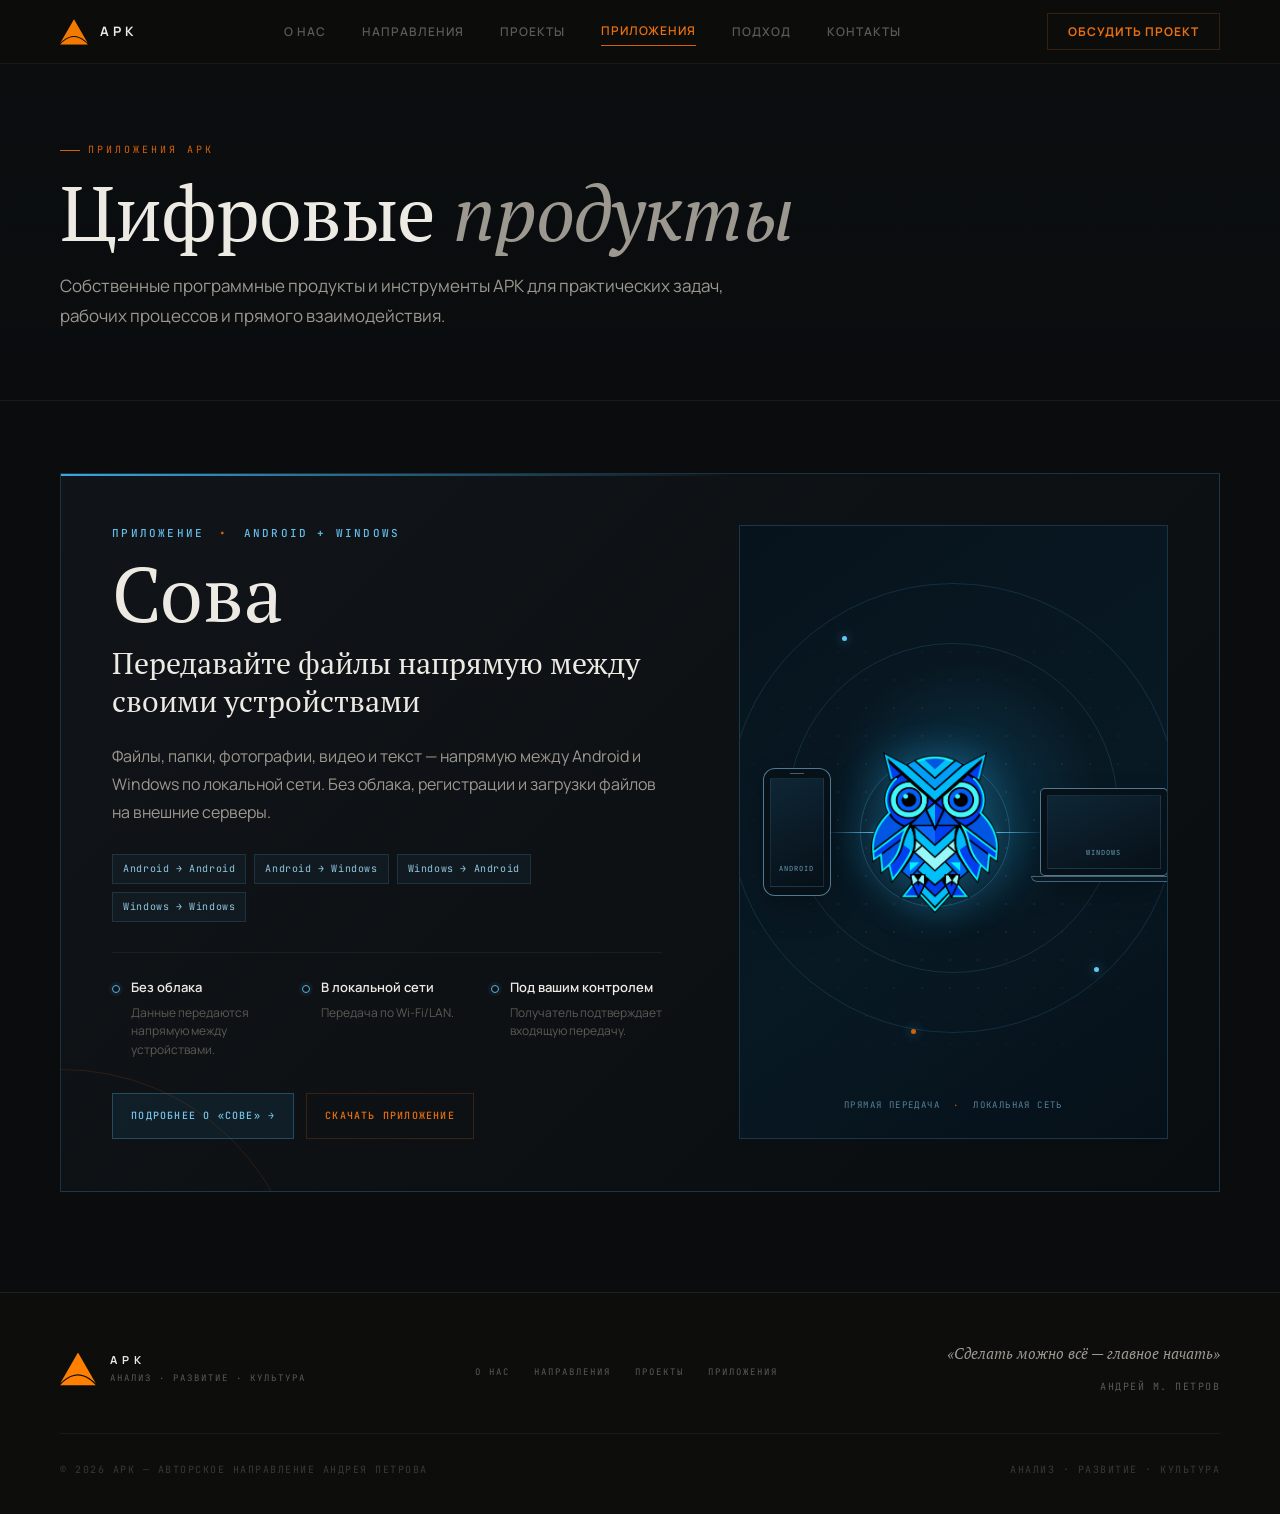
==== apps/index.html @ ac4364c6 "Add apps page and Sova product showcase" ====
<!DOCTYPE html>
<html lang="ru">
<head>
<meta charset="UTF-8">
<meta name="viewport" content="width=device-width, initial-scale=1.0">
<meta name="description" content="Цифровые продукты и программные инструменты АРК.">
<title>Приложения АРК — Цифровые продукты</title>

<link rel="icon" type="image/png" sizes="32x32" href="../assets/logos/logo 32.png">
<link rel="icon" type="image/png" sizes="64x64" href="../assets/logos/logo 64.png">
<link rel="preconnect" href="https://fonts.googleapis.com">
<link rel="preconnect" href="https://fonts.gstatic.com" crossorigin>
<link href="https://fonts.googleapis.com/css2?family=PT+Serif:ital,wght@0,400;0,700;1,400&family=Manrope:wght@300;400;500;600;700&family=JetBrains+Mono:wght@300;400;500&display=swap" rel="stylesheet">
<link rel="stylesheet" href="../assets/css/base/base.css">
<link rel="stylesheet" href="../assets/css/layout/navigation.css">
<link rel="stylesheet" href="../assets/css/layout/common.css">
<link rel="stylesheet" href="../assets/css/sections/footer.css">
<link rel="stylesheet" href="../assets/css/components/animations.css">
<link rel="stylesheet" href="../assets/css/components/scroll.css">
<link rel="stylesheet" href="../assets/css/pages/apps.css">
</head>
<body class="apps-page">

<div class="scroll-progress" id="scrollBar"></div>

<nav id="mainNav">
  <a href="/#hero" class="nav-logo-wrap" aria-label="АРК — на главную">
    <img class="nav-logo-svg" src="../assets/logos/logo orange.svg" alt="Логотип АРК">
    <span class="nav-logo-text">АРК</span>
  </a>
  <ul class="nav-links">
    <li><a href="/#about">О нас</a></li>
    <li><a href="/#directions">Направления</a></li>
    <li><a href="/#projects">Проекты</a></li>
    <li><a class="nav-apps-link active" href="/apps" aria-current="page">Приложения</a></li>
    <li><a href="/#approach">Подход</a></li>
    <li><a href="/#contacts">Контакты</a></li>
  </ul>
  <a href="/#cta" class="nav-cta">Обсудить проект</a>
  <button class="burger" id="burgerBtn" type="button" aria-label="Открыть меню" aria-controls="mobileMenu" aria-expanded="false">
    <span></span><span></span><span></span>
  </button>
</nav>

<div class="mobile-menu" id="mobileMenu">
  <a href="/#about">О нас</a>
  <a href="/#directions">Направления</a>
  <a href="/#projects">Проекты</a>
  <a class="mobile-apps-link active" href="/apps" aria-current="page">Приложения</a>
  <a href="/#approach">Подход</a>
  <a href="/#cta">Обсудить проект</a>
  <a href="/#contacts">Контакты</a>
</div>

<main>
  <section class="apps-intro" aria-labelledby="appsPageTitle">
    <div class="apps-intro-inner reveal">
      <div class="s-label">Приложения АРК</div>
      <h1 class="apps-page-title" id="appsPageTitle">Цифровые <em>продукты</em></h1>
      <p class="apps-page-desc">Собственные программные продукты и инструменты АРК для практических задач, рабочих процессов и прямого взаимодействия.</p>
    </div>
  </section>

  <section class="apps-products" aria-label="Приложения АРК">
    <article class="sova-product reveal" id="sova">
      <div class="sova-marker">Приложение <span>•</span> Android + Windows</div>
      <h2 class="sova-title">Сова</h2>
      <p class="sova-tagline">Передавайте файлы напрямую между своими устройствами</p>
      <p class="sova-description">Файлы, папки, фотографии, видео и текст — напрямую между Android и Windows по локальной сети. Без облака, регистрации и загрузки файлов на внешние серверы.</p>

      <div class="sova-visual" aria-label="Прямая передача файлов между Android и Windows">
        <div class="sova-network" aria-hidden="true">
          <span class="network-orbit network-orbit-one"></span>
          <span class="network-orbit network-orbit-two"></span>
          <span class="network-dot network-dot-one"></span>
          <span class="network-dot network-dot-two"></span>
          <span class="network-dot network-dot-three"></span>
        </div>
        <div class="sova-device sova-phone" aria-hidden="true">
          <span class="sova-device-speaker"></span>
          <span class="sova-device-screen"><span>Android</span></span>
        </div>
        <div class="sova-transfer-line sova-transfer-left" aria-hidden="true"><span></span></div>
        <div class="sova-logo-stage">
          <span class="sova-logo-halo" aria-hidden="true"></span>
          <img src="../Logo_Sova.png" alt="Логотип приложения Сова">
        </div>
        <div class="sova-transfer-line sova-transfer-right" aria-hidden="true"><span></span></div>
        <div class="sova-device sova-laptop" aria-hidden="true">
          <span class="sova-device-screen"><span>Windows</span></span>
          <span class="sova-laptop-base"></span>
        </div>
        <div class="sova-visual-caption">Прямая передача <span>·</span> Локальная сеть</div>
      </div>

      <div class="sova-routes" aria-label="Поддерживаемые направления передачи">
        <span>Android → Android</span>
        <span>Android → Windows</span>
        <span>Windows → Android</span>
        <span>Windows → Windows</span>
      </div>

      <div class="sova-benefits">
        <div class="sova-benefit">
          <span class="sova-benefit-mark" aria-hidden="true"></span>
          <div><strong>Без облака</strong><p>Данные передаются напрямую между устройствами.</p></div>
        </div>
        <div class="sova-benefit">
          <span class="sova-benefit-mark" aria-hidden="true"></span>
          <div><strong>В локальной сети</strong><p>Передача по Wi-Fi/LAN.</p></div>
        </div>
        <div class="sova-benefit">
          <span class="sova-benefit-mark" aria-hidden="true"></span>
          <div><strong>Под вашим контролем</strong><p>Получатель подтверждает входящую передачу.</p></div>
        </div>
      </div>

      <div class="sova-actions">
        <!-- Future link target: /apps/sova -->
        <span class="sova-cta sova-cta-primary">Подробнее о «Сове» →</span>
        <!-- Future download target -->
        <span class="sova-cta sova-cta-secondary">Скачать приложение</span>
      </div>
    </article>
  </section>
</main>

<footer>
  <div class="footer-top">
    <div class="footer-logo-wrap">
      <img class="footer-logo-svg" src="../assets/logos/logo orange.svg" alt="Логотип АРК">
      <div class="footer-logo-text-block">
        <div class="footer-logo-name">АРК</div>
        <div class="footer-logo-tag">Анализ · Развитие · Культура</div>
      </div>
    </div>
    <ul class="footer-nav-links">
      <li><a href="/#about">О нас</a></li>
      <li><a href="/#directions">Направления</a></li>
      <li><a href="/#projects">Проекты</a></li>
      <li><a href="/apps" aria-current="page">Приложения</a></li>
    </ul>
    <div class="footer-quote">
      <blockquote>«Сделать можно всё — главное начать»</blockquote>
      <cite>Андрей М. Петров</cite>
    </div>
  </div>
  <div class="footer-bottom">
    <div class="footer-copy">© 2026 АРК — Авторское направление Андрея Петрова</div>
    <div class="footer-copy">Анализ · Развитие · Культура</div>
  </div>
</footer>

<script src="../assets/js/apps.js"></script>
</body>
</html>
---- assets/css/base/base.css ----
/* =========================================
   RESET & VARIABLES
   ========================================= */
*{margin:0;padding:0;box-sizing:border-box}
:root{
  --bg:#0d0d0c;
  --bg2:#111110;
  --bg3:#161715;
  --bg4:#1c1d1b;
  --bg5:#222321;
  --accent:#d4600a;
  --accent-hi:#e8700f;
  --accent-dim:rgba(212,96,10,0.10);
  --accent-border:rgba(212,96,10,0.22);
  --text:#edeae4;
  --text2:#9c9890;
  --text3:#5c5a55;
  --text4:#3a3936;
  --border:rgba(255,255,255,0.055);
  --border2:rgba(255,255,255,0.03);
  --line:rgba(255,255,255,0.08);
}
html{scroll-behavior:smooth}
body{background:var(--bg);color:var(--text);font-family:'Manrope',sans-serif;font-size:16px;line-height:1.65;overflow-x:hidden}
---- assets/css/layout/navigation.css ----
/* =========================================
   NAVIGATION
   ========================================= */
nav{
  position:fixed;top:0;left:0;right:0;z-index:200;
  padding:0 60px;height:64px;
  display:flex;align-items:center;justify-content:space-between;
  background:rgba(13,13,12,0.9);
  backdrop-filter:blur(16px);
  border-bottom:1px solid var(--border);
  transition:all 0.3s;
}
nav.scrolled{background:rgba(13,13,12,0.97);border-bottom-color:var(--line)}
.nav-logo-wrap{display:flex;align-items:center;gap:12px;text-decoration:none}
.nav-logo-svg{width:28px;height:28px;opacity:0.95}
.nav-logo-text{font-family:'Manrope',sans-serif;font-size:13px;font-weight:700;letter-spacing:4px;color:var(--text);text-transform:uppercase}
.nav-links{display:flex;gap:36px;list-style:none}
.nav-links a{color:var(--text3);text-decoration:none;font-size:12px;letter-spacing:1px;font-weight:600;text-transform:uppercase;transition:color 0.2s;padding:4px 0;border-bottom:1px solid transparent;transition:all 0.2s}
.nav-links a:hover{color:var(--text2);border-bottom-color:var(--text4)}
.nav-links a.active{color:var(--text2)}
.nav-apps-link{
  display:block;
  padding:4px 0;
  border-bottom:1px solid var(--accent-border);
  font-size:12px;
  font-weight:600;
  letter-spacing:1px;
  text-transform:uppercase;
  color:var(--accent-hi);
}
.nav-apps-link:hover,
.nav-apps-link.active{color:var(--accent-hi);border-bottom-color:var(--accent)}
.nav-cta{
  background:transparent;color:var(--accent-hi);
  padding:8px 20px;border:1px solid var(--accent-border);
  font-size:12px;font-weight:700;text-decoration:none;
  letter-spacing:1px;text-transform:uppercase;
  transition:all 0.2s;
}
.nav-cta:hover{background:var(--accent-dim);border-color:var(--accent)}
.burger{display:none;flex-direction:column;gap:4px;cursor:pointer;padding:8px}
.burger span{display:block;width:20px;height:1px;background:var(--text2);transition:all 0.3s}
.mobile-menu{display:none;position:fixed;top:64px;left:0;right:0;background:var(--bg2);border-bottom:1px solid var(--line);padding:24px 60px;z-index:199}
.mobile-menu.open{display:block}
.mobile-menu a{display:block;padding:12px 0;color:var(--text2);text-decoration:none;font-size:14px;letter-spacing:1px;font-weight:600;text-transform:uppercase;border-bottom:1px solid var(--border)}
.mobile-menu a:last-child{border:none}
.mobile-apps-link{
  display:block;
  padding:12px 0;
  border-bottom:1px solid var(--border);
  font-size:14px;
  font-weight:600;
  letter-spacing:1px;
  text-transform:uppercase;
  color:var(--accent-hi);
}
.mobile-apps-link.active{color:var(--accent-hi);border-bottom-color:var(--accent-border)}
---- assets/css/layout/common.css ----
/* =========================================
   COMMON SECTION STYLES
   ========================================= */
section{padding:100px 60px;position:relative;overflow:hidden}
.s-label{
  font-family:'JetBrains Mono',monospace;
  font-size:10px;letter-spacing:3px;text-transform:uppercase;
  color:var(--accent);margin-bottom:14px;
  display:flex;align-items:center;gap:8px;
}
.s-label::before{content:'';display:block;width:20px;height:1px;background:var(--accent)}
.s-title{
  font-family:'PT Serif',serif;
  font-size:clamp(36px,4vw,54px);
  font-weight:400;line-height:1.1;
  color:var(--text);margin-bottom:20px;
  letter-spacing:-0.3px;
}
.s-title em{font-style:italic;color:var(--text2)}
.s-desc{font-size:15px;color:var(--text2);max-width:580px;line-height:1.75}
.section-rule{width:100%;height:1px;background:var(--line);margin-bottom:60px}
---- assets/css/sections/footer.css ----
/* =========================================
   FOOTER
   ========================================= */
footer{
  background:var(--bg);
  border-top:1px solid var(--line);
  padding:48px 60px 36px;
}
.footer-top{
  display:grid;
  grid-template-columns:auto 1fr auto;
  gap:60px;
  align-items:center;
  padding-bottom:36px;
  border-bottom:1px solid var(--border);
  margin-bottom:28px;
}
.footer-logo-wrap{display:flex;align-items:center;gap:14px}
.footer-logo-svg{width:36px;height:36px}
.footer-logo-text-block{}
.footer-logo-name{
  font-family:'Manrope',sans-serif;
  font-size:11px;font-weight:700;
  letter-spacing:5px;text-transform:uppercase;
  color:var(--text);margin-bottom:2px;
}
.footer-logo-tag{
  font-family:'JetBrains Mono',monospace;
  font-size:9px;letter-spacing:2px;text-transform:uppercase;
  color:var(--text3);
}
.footer-nav-links{
  display:flex;gap:24px;
  justify-content:center;
  list-style:none;
}
.footer-nav-links a{
  font-family:'JetBrains Mono',monospace;
  font-size:9px;letter-spacing:2px;text-transform:uppercase;
  color:var(--text3);text-decoration:none;transition:color 0.2s;
  white-space:nowrap;
}
.footer-nav-links a:hover{color:var(--text2)}
.footer-quote{text-align:right;max-width:300px}
.footer-quote blockquote{
  font-family:'PT Serif',serif;
  font-size:15px;font-style:italic;
  color:var(--text2);line-height:1.6;
  margin-bottom:6px;
}
.footer-quote cite{
  font-family:'JetBrains Mono',monospace;
  font-size:10px;letter-spacing:1.5px;text-transform:uppercase;
  color:var(--text3);font-style:normal;
}
.footer-bottom{
  display:flex;justify-content:space-between;align-items:center;
}
.footer-copy{
  font-family:'JetBrains Mono',monospace;
  font-size:10px;letter-spacing:1.5px;text-transform:uppercase;
  color:var(--text4);
}
---- assets/css/components/animations.css ----
/* =========================================
   ANIMATIONS
   ========================================= */
.reveal{opacity:0;transform:translateY(24px);transition:opacity 0.7s ease,transform 0.7s ease}
.reveal.visible{opacity:1;transform:none}
.reveal-d1{transition-delay:0.08s}
.reveal-d2{transition-delay:0.16s}
.reveal-d3{transition-delay:0.24s}
.reveal-d4{transition-delay:0.32s}
---- assets/css/components/scroll.css ----
/* =========================================
   SCROLL INDICATOR
   ========================================= */
.scroll-progress{
  position:fixed;top:0;left:0;height:2px;
  background:var(--accent);z-index:999;
  width:0%;transition:width 0.1s linear;
}
---- assets/css/pages/apps.css ----
.apps-page{background:#0a0c0e}
.apps-page main{min-height:calc(100vh - 174px)}
.apps-page .nav-apps-link.active{color:var(--accent-hi);border-bottom-color:var(--accent)}

.apps-intro{
  padding:142px 60px 68px;
  background:
    linear-gradient(180deg,rgba(12,14,16,0.72),#0a0c0e),
    linear-gradient(90deg,rgba(42,132,180,0.055) 1px,transparent 1px),
    linear-gradient(rgba(42,132,180,0.055) 1px,transparent 1px);
  background-size:auto,64px 64px,64px 64px;
  border-bottom:1px solid var(--border);
}
.apps-intro-inner{max-width:820px}
.apps-page-title{
  margin-bottom:20px;
  font-family:'PT Serif',serif;
  font-size:clamp(48px,6vw,82px);
  font-weight:400;
  line-height:1.02;
  letter-spacing:-1px;
  color:var(--text);
}
.apps-page-title em{font-weight:400;color:var(--text2)}
.apps-page-desc{max-width:720px;font-size:17px;line-height:1.8;color:var(--text2)}

.apps-products{padding:72px 60px 100px;background:#0a0c0e}
.sova-product{
  max-width:1500px;
  margin:0 auto;
  padding:clamp(34px,4vw,62px);
  display:grid;
  grid-template-columns:minmax(0,1.18fr) minmax(380px,0.92fr);
  grid-template-areas:
    "marker visual"
    "title visual"
    "tagline visual"
    "description visual"
    "routes visual"
    "benefits visual"
    "actions visual";
  column-gap:clamp(46px,6vw,96px);
  align-items:start;
  position:relative;
  overflow:hidden;
  scroll-margin-top:88px;
  border:1px solid rgba(78,166,211,0.24);
  background:
    linear-gradient(135deg,rgba(17,21,25,0.98),rgba(10,13,16,0.99)),
    var(--bg2);
}
.sova-product::before{
  content:'';
  position:absolute;
  inset:0 auto auto 0;
  width:58%;
  height:2px;
  background:linear-gradient(90deg,#39a8df,rgba(57,168,223,0));
}
.sova-product::after{
  content:'';
  position:absolute;
  width:480px;
  height:480px;
  left:-240px;
  bottom:-360px;
  border:1px solid rgba(212,96,10,0.16);
  border-radius:50%;
  pointer-events:none;
}
.sova-marker{
  grid-area:marker;
  margin-bottom:14px;
  font-family:'JetBrains Mono',monospace;
  font-size:11px;
  font-weight:500;
  line-height:1.5;
  letter-spacing:2.2px;
  text-transform:uppercase;
  color:#65bce8;
}
.sova-marker span{margin:0 6px;color:var(--accent)}
.sova-title{
  grid-area:title;
  margin-bottom:14px;
  font-family:'PT Serif',serif;
  font-size:clamp(56px,6vw,88px);
  font-weight:400;
  line-height:0.98;
  color:var(--text);
}
.sova-tagline{
  grid-area:tagline;
  max-width:650px;
  margin-bottom:22px;
  font-family:'PT Serif',serif;
  font-size:clamp(25px,2.35vw,36px);
  line-height:1.25;
  color:var(--text);
}
.sova-description{
  grid-area:description;
  max-width:680px;
  margin-bottom:28px;
  font-size:16px;
  line-height:1.75;
  color:var(--text2);
}
.sova-routes{
  grid-area:routes;
  display:flex;
  flex-wrap:wrap;
  gap:8px;
  margin-bottom:30px;
}
.sova-routes span{
  padding:7px 10px;
  border:1px solid rgba(82,169,214,0.18);
  background:rgba(43,126,169,0.07);
  font-family:'JetBrains Mono',monospace;
  font-size:10px;
  line-height:1.4;
  letter-spacing:0.6px;
  color:#92c7e0;
}
.sova-benefits{
  grid-area:benefits;
  display:grid;
  grid-template-columns:repeat(3,minmax(0,1fr));
  gap:18px;
  padding-top:24px;
  border-top:1px solid var(--border);
}
.sova-benefit{display:flex;gap:11px;align-items:flex-start;min-width:0}
.sova-benefit-mark{
  width:8px;
  height:8px;
  margin-top:8px;
  flex:0 0 8px;
  border:1px solid #54b7e8;
  border-radius:50%;
  box-shadow:0 0 0 3px rgba(84,183,232,0.06);
}
.sova-benefit strong{display:block;margin-bottom:5px;font-size:13px;font-weight:600;color:var(--text)}
.sova-benefit p{font-size:12px;line-height:1.55;color:var(--text3)}
.sova-actions{grid-area:actions;display:flex;flex-wrap:wrap;gap:12px;margin-top:34px}
.sova-cta{
  min-height:46px;
  padding:12px 18px;
  display:inline-flex;
  align-items:center;
  justify-content:center;
  border:1px solid rgba(82,169,214,0.32);
  font-family:'JetBrains Mono',monospace;
  font-size:10px;
  font-weight:500;
  line-height:1.4;
  letter-spacing:1.2px;
  text-transform:uppercase;
  color:#78c5eb;
}
.sova-cta-primary{background:rgba(34,122,169,0.12)}
.sova-cta-secondary{border-color:var(--accent-border);color:var(--accent-hi)}

.sova-visual{
  grid-area:visual;
  width:100%;
  min-height:590px;
  align-self:stretch;
  display:grid;
  grid-template-columns:minmax(74px,0.8fr) minmax(34px,0.42fr) minmax(110px,1fr) minmax(34px,0.42fr) minmax(110px,1.12fr);
  align-items:center;
  position:relative;
  isolation:isolate;
  overflow:hidden;
  border:1px solid rgba(78,177,225,0.22);
  background:
    radial-gradient(circle at 52% 44%,rgba(34,162,220,0.2),transparent 33%),
    linear-gradient(145deg,#07131c,#081924 55%,#061018);
}
.sova-visual::before{
  content:'';
  position:absolute;
  inset:0;
  z-index:-2;
  opacity:0.26;
  background-image:radial-gradient(circle,rgba(114,204,242,0.42) 1px,transparent 1px);
  background-size:28px 28px;
  -webkit-mask-image:radial-gradient(circle at center,#000 12%,transparent 78%);
  mask-image:radial-gradient(circle at center,#000 12%,transparent 78%);
}
.sova-network{position:absolute;inset:0;z-index:-1;pointer-events:none}
.network-orbit{position:absolute;left:50%;top:46%;border:1px solid rgba(71,182,232,0.16);border-radius:50%;transform:translate(-50%,-50%)}
.network-orbit-one{width:330px;height:330px}
.network-orbit-two{width:450px;height:450px}
.network-dot{position:absolute;width:5px;height:5px;border-radius:50%;background:#5fc8f5;box-shadow:0 0 12px rgba(95,200,245,0.72)}
.network-dot-one{top:18%;left:24%}
.network-dot-two{top:72%;right:16%}
.network-dot-three{bottom:17%;left:40%;background:var(--accent)}
.sova-device{position:relative;z-index:2;color:#8ad0f1}
.sova-phone{width:68px;height:128px;justify-self:end;border:1px solid rgba(137,208,241,0.55);border-radius:12px;background:#081018;box-shadow:0 14px 30px rgba(0,0,0,0.24)}
.sova-device-screen{position:absolute;inset:9px 6px 8px;display:flex;align-items:flex-end;justify-content:center;padding-bottom:12px;border:1px solid rgba(74,166,211,0.16);background:linear-gradient(155deg,rgba(46,153,206,0.16),rgba(5,15,23,0.4))}
.sova-device-screen span{font-family:'JetBrains Mono',monospace;font-size:7px;letter-spacing:1px;text-transform:uppercase;color:rgba(145,210,241,0.7)}
.sova-device-speaker{position:absolute;top:4px;left:50%;width:14px;height:1px;z-index:2;background:rgba(145,210,241,0.4);transform:translateX(-50%)}
.sova-laptop{width:128px;height:88px;justify-self:start;border:1px solid rgba(137,208,241,0.55);border-radius:5px;background:#081018;box-shadow:0 14px 30px rgba(0,0,0,0.24)}
.sova-laptop .sova-device-screen{inset:6px;padding-bottom:10px}
.sova-laptop-base{position:absolute;left:-10px;right:-10px;bottom:-7px;height:6px;border:1px solid rgba(137,208,241,0.42);border-radius:0 0 8px 8px;background:#0a1822}
.sova-transfer-line{height:1px;position:relative;z-index:1;background:linear-gradient(90deg,rgba(74,188,236,0.12),#59c3ef)}
.sova-transfer-right{background:linear-gradient(90deg,#59c3ef,rgba(74,188,236,0.12))}
.sova-transfer-line span{position:absolute;top:50%;right:0;width:5px;height:5px;border-radius:50%;background:#6fd0f6;box-shadow:0 0 10px rgba(111,208,246,0.9);transform:translate(50%,-50%)}
.sova-transfer-right span{right:auto;left:0;transform:translate(-50%,-50%)}
.sova-logo-stage{position:relative;z-index:3;display:flex;align-items:center;justify-content:center}
.sova-logo-stage img{display:block;width:clamp(96px,10vw,142px);height:clamp(120px,12.6vw,178px);object-fit:contain;filter:drop-shadow(0 0 20px rgba(35,165,224,0.33))}
.sova-logo-halo{position:absolute;width:150px;height:150px;border:1px solid rgba(91,201,244,0.24);border-radius:50%;box-shadow:0 0 46px rgba(44,174,229,0.12)}
.sova-visual-caption{position:absolute;left:50%;bottom:26px;transform:translateX(-50%);white-space:nowrap;font-family:'JetBrains Mono',monospace;font-size:9px;letter-spacing:1.4px;text-transform:uppercase;color:rgba(135,199,229,0.62)}
.sova-visual-caption span{margin:0 7px;color:var(--accent)}

@media(max-width:1200px){
  .apps-intro{padding:130px 44px 62px}
  .apps-products{padding:64px 44px 84px}
  .sova-product{grid-template-columns:minmax(0,1fr) minmax(340px,0.82fr);column-gap:42px;padding:38px}
  .sova-benefits{grid-template-columns:1fr;gap:14px}
  .sova-visual{min-height:570px}
}

@media(max-width:900px){
  .apps-intro{padding:116px 28px 54px}
  .apps-products{padding:54px 28px 72px}
  .sova-product{
    padding:34px;
    grid-template-columns:1fr;
    grid-template-areas:"marker" "title" "tagline" "description" "visual" "routes" "benefits" "actions";
  }
  .sova-visual{min-height:470px;margin:8px 0 30px}
  .sova-benefits{grid-template-columns:repeat(3,minmax(0,1fr));gap:16px}
}

@media(max-width:820px){
  nav{padding:0 24px}
  .nav-links,.nav-cta{display:none}
  .burger{display:flex;border:0;background:none}
  .mobile-menu{padding:18px 24px}
}

@media(max-width:640px){
  .apps-intro{padding:104px 20px 46px}
  .apps-page-title{font-size:clamp(42px,13vw,58px)}
  .apps-page-desc{font-size:15px;line-height:1.7}
  .apps-products{padding:38px 20px 60px}
  .sova-product{padding:26px 20px}
  .sova-marker{font-size:9px;letter-spacing:1.4px}
  .sova-title{font-size:54px}
  .sova-tagline{font-size:25px;line-height:1.28}
  .sova-description{font-size:14px;line-height:1.7}
  .sova-visual{min-height:360px;margin:2px 0 26px;grid-template-columns:58px minmax(16px,0.35fr) minmax(82px,1fr) minmax(16px,0.35fr) 88px}
  .sova-phone{width:48px;height:94px}
  .sova-laptop{width:82px;height:58px}
  .sova-logo-stage img{width:82px;height:104px}
  .sova-logo-halo{width:106px;height:106px}
  .network-orbit-one{width:220px;height:220px}
  .network-orbit-two{width:310px;height:310px}
  .sova-visual-caption{bottom:18px;font-size:7px;letter-spacing:0.8px}
  .sova-routes{gap:7px;margin-bottom:26px}
  .sova-routes span{font-size:9px}
  .sova-benefits{grid-template-columns:1fr;gap:15px}
  .sova-actions{flex-direction:column}
  .sova-cta{width:100%;justify-content:flex-start}
  footer{padding:42px 20px 30px}
  .footer-top{display:block}
  .footer-logo-wrap{margin-bottom:20px}
  .footer-nav-links{display:none}
  .footer-quote{max-width:100%;margin-top:20px;text-align:left}
  .footer-bottom{flex-direction:column;gap:8px;text-align:center}
}

@media(min-width:641px) and (max-width:1024px){
  nav{padding:0 32px}
  .nav-links{gap:18px}
  .footer-top{grid-template-columns:1fr 1fr;gap:24px}
  .footer-nav-links{display:none}
}

@media(max-width:640px){
  nav{padding:0 20px}
  .nav-links,.nav-cta{display:none}
  .burger{display:flex;border:0;background:none}
  .mobile-menu{padding:16px 20px}
}
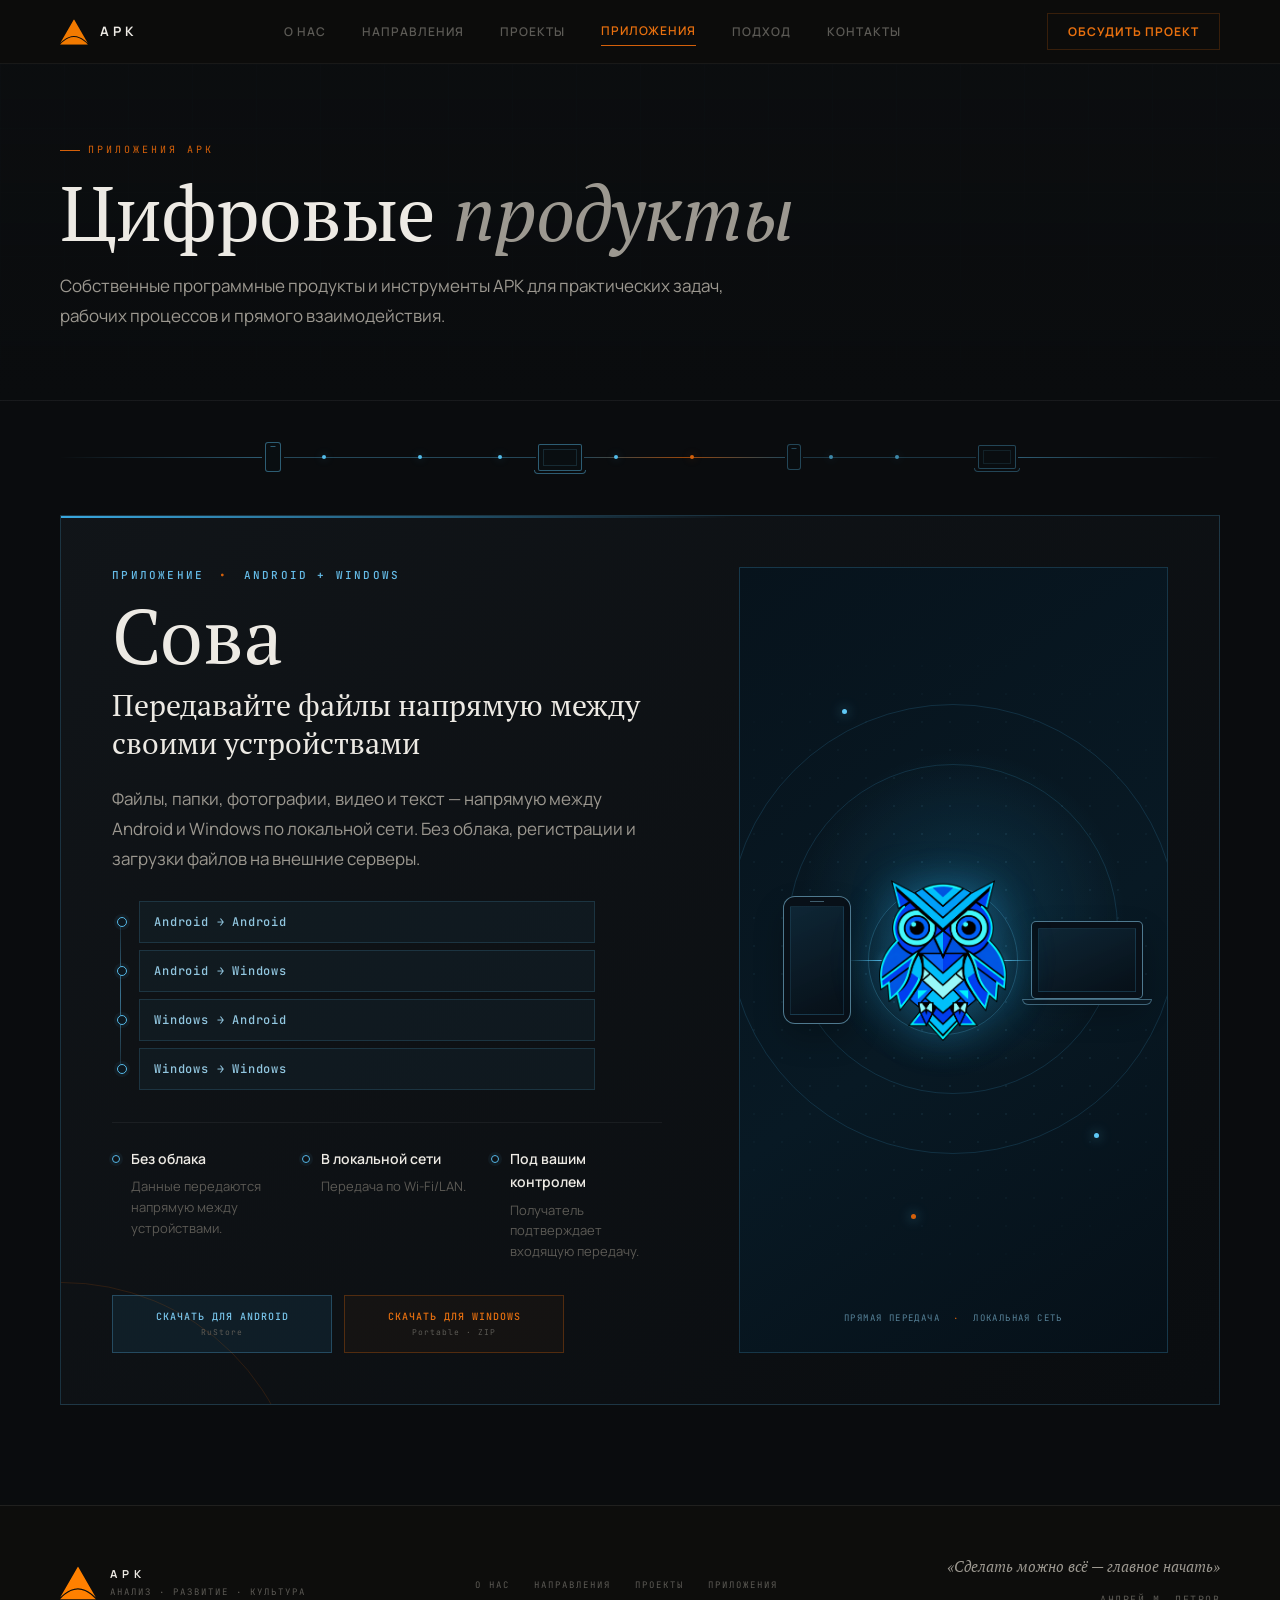
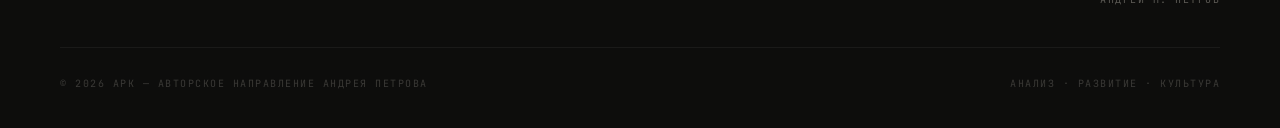
==== commit 725b0f4d: "Improve apps page interface" ====
--- a/apps/index.html
+++ b/apps/index.html
@@ -61,6 +61,18 @@
     </div>
   </section>
 
+  <div class="apps-network-bridge" aria-hidden="true">
+    <span class="bridge-line bridge-line-left"></span>
+    <span class="bridge-device bridge-phone"></span>
+    <span class="bridge-link"><i></i><i></i><i></i></span>
+    <span class="bridge-device bridge-laptop"><i></i></span>
+    <span class="bridge-link bridge-link-accent"><i></i><i></i></span>
+    <span class="bridge-device bridge-phone bridge-phone-small"></span>
+    <span class="bridge-link bridge-link-short"><i></i><i></i></span>
+    <span class="bridge-device bridge-laptop bridge-laptop-small"><i></i></span>
+    <span class="bridge-line bridge-line-right"></span>
+  </div>
+
   <section class="apps-products" aria-label="Приложения АРК">
     <article class="sova-product reveal" id="sova">
       <div class="sova-marker">Приложение <span>•</span> Android + Windows</div>
@@ -78,7 +90,7 @@
         </div>
         <div class="sova-device sova-phone" aria-hidden="true">
           <span class="sova-device-speaker"></span>
-          <span class="sova-device-screen"><span>Android</span></span>
+          <span class="sova-device-screen"></span>
         </div>
         <div class="sova-transfer-line sova-transfer-left" aria-hidden="true"><span></span></div>
         <div class="sova-logo-stage">
@@ -87,7 +99,7 @@
         </div>
         <div class="sova-transfer-line sova-transfer-right" aria-hidden="true"><span></span></div>
         <div class="sova-device sova-laptop" aria-hidden="true">
-          <span class="sova-device-screen"><span>Windows</span></span>
+          <span class="sova-device-screen"></span>
           <span class="sova-laptop-base"></span>
         </div>
         <div class="sova-visual-caption">Прямая передача <span>·</span> Локальная сеть</div>
@@ -116,10 +128,16 @@
       </div>
 
       <div class="sova-actions">
-        <!-- Future link target: /apps/sova -->
-        <span class="sova-cta sova-cta-primary">Подробнее о «Сове» →</span>
-        <!-- Future download target -->
-        <span class="sova-cta sova-cta-secondary">Скачать приложение</span>
+        <!-- Future RuStore download target -->
+        <span class="sova-cta sova-cta-android">
+          <strong>Скачать для Android</strong>
+          <small>RuStore</small>
+        </span>
+        <!-- Future Windows ZIP download target -->
+        <span class="sova-cta sova-cta-windows">
+          <strong>Скачать для Windows</strong>
+          <small>Portable · ZIP</small>
+        </span>
       </div>
     </article>
   </section>
--- a/assets/css/layout/navigation.css
+++ b/assets/css/layout/navigation.css
@@ -18,7 +18,7 @@
 .nav-links a{color:var(--text3);text-decoration:none;font-size:12px;letter-spacing:1px;font-weight:600;text-transform:uppercase;transition:color 0.2s;padding:4px 0;border-bottom:1px solid transparent;transition:all 0.2s}
 .nav-links a:hover{color:var(--text2);border-bottom-color:var(--text4)}
 .nav-links a.active{color:var(--text2)}
-.nav-apps-link{
+.nav-links .nav-apps-link{
   display:block;
   padding:4px 0;
   border-bottom:1px solid var(--accent-border);
@@ -28,8 +28,8 @@
   text-transform:uppercase;
   color:var(--accent-hi);
 }
-.nav-apps-link:hover,
-.nav-apps-link.active{color:var(--accent-hi);border-bottom-color:var(--accent)}
+.nav-links .nav-apps-link:hover,
+.nav-links .nav-apps-link.active{color:var(--accent-hi);border-bottom-color:var(--accent)}
 .nav-cta{
   background:transparent;color:var(--accent-hi);
   padding:8px 20px;border:1px solid var(--accent-border);
@@ -44,7 +44,7 @@
 .mobile-menu.open{display:block}
 .mobile-menu a{display:block;padding:12px 0;color:var(--text2);text-decoration:none;font-size:14px;letter-spacing:1px;font-weight:600;text-transform:uppercase;border-bottom:1px solid var(--border)}
 .mobile-menu a:last-child{border:none}
-.mobile-apps-link{
+.mobile-menu .mobile-apps-link{
   display:block;
   padding:12px 0;
   border-bottom:1px solid var(--border);
@@ -54,4 +54,4 @@
   text-transform:uppercase;
   color:var(--accent-hi);
 }
-.mobile-apps-link.active{color:var(--accent-hi);border-bottom-color:var(--accent-border)}
+.mobile-menu .mobile-apps-link.active{color:var(--accent-hi);border-bottom-color:var(--accent-border)}
--- a/assets/css/pages/apps.css
+++ b/assets/css/pages/apps.css
@@ -1,6 +1,6 @@
 .apps-page{background:#0a0c0e}
 .apps-page main{min-height:calc(100vh - 174px)}
-.apps-page .nav-apps-link.active{color:var(--accent-hi);border-bottom-color:var(--accent)}
+.apps-page .nav-links .nav-apps-link.active{color:var(--accent-hi);border-bottom-color:var(--accent)}
 
 .apps-intro{
   padding:142px 60px 68px;
@@ -24,7 +24,38 @@
 .apps-page-title em{font-weight:400;color:var(--text2)}
 .apps-page-desc{max-width:720px;font-size:17px;line-height:1.8;color:var(--text2)}
 
-.apps-products{padding:72px 60px 100px;background:#0a0c0e}
+.apps-network-bridge{
+  width:calc(100% - 120px);
+  max-width:1500px;
+  height:64px;
+  margin:24px auto 0;
+  display:grid;
+  grid-template-columns:minmax(34px,1fr) 22px minmax(84px,1.25fr) 48px minmax(70px,1fr) 18px minmax(62px,0.86fr) 42px minmax(34px,1fr);
+  align-items:center;
+  position:relative;
+  overflow:hidden;
+  color:rgba(88,185,231,0.46);
+}
+.bridge-line,.bridge-link{height:1px;position:relative;background:linear-gradient(90deg,transparent,currentColor)}
+.bridge-line-right{background:linear-gradient(90deg,currentColor,transparent)}
+.bridge-link{background:rgba(88,185,231,0.34)}
+.bridge-link i{position:absolute;top:50%;width:4px;height:4px;border-radius:50%;background:#53bcea;box-shadow:0 0 8px rgba(83,188,234,0.4);transform:translate(-50%,-50%)}
+.bridge-link i:nth-child(1){left:16%}
+.bridge-link i:nth-child(2){left:54%}
+.bridge-link i:nth-child(3){left:86%}
+.bridge-link-accent{background:linear-gradient(90deg,rgba(88,185,231,0.34),rgba(212,96,10,0.7),rgba(88,185,231,0.34))}
+.bridge-link-accent i:nth-child(2){background:var(--accent);box-shadow:0 0 8px rgba(212,96,10,0.38)}
+.bridge-device{position:relative;justify-self:center;border:1px solid currentColor;background:rgba(30,120,166,0.025)}
+.bridge-phone{width:16px;height:30px;border-radius:3px}
+.bridge-phone::before{content:'';position:absolute;top:3px;left:50%;width:5px;height:1px;background:currentColor;transform:translateX(-50%)}
+.bridge-phone-small{width:14px;height:26px;opacity:0.72}
+.bridge-laptop{width:44px;height:27px;border-radius:2px}
+.bridge-laptop::after{content:'';position:absolute;left:-5px;right:-5px;bottom:-4px;height:3px;border:1px solid currentColor;border-top:0;border-radius:0 0 4px 4px}
+.bridge-laptop i{position:absolute;inset:4px;border:1px solid rgba(88,185,231,0.16)}
+.bridge-laptop-small{width:38px;height:24px;opacity:0.72}
+.bridge-link-short{opacity:0.7}
+
+.apps-products{padding:26px 60px 100px;background:#0a0c0e}
 .sova-product{
   max-width:1500px;
   margin:0 auto;
@@ -102,27 +133,37 @@
   grid-area:description;
   max-width:680px;
   margin-bottom:28px;
-  font-size:16px;
+  font-size:17px;
   line-height:1.75;
   color:var(--text2);
 }
 .sova-routes{
   grid-area:routes;
+  max-width:480px;
+  display:grid;
+  grid-template-columns:1fr;
+  gap:7px;
+  margin:0 0 32px 3px;
+  padding-left:24px;
+  position:relative;
+}
+.sova-routes::before{content:'';position:absolute;top:18px;bottom:18px;left:5px;width:1px;background:linear-gradient(180deg,rgba(82,169,214,0.14),rgba(82,169,214,0.62),rgba(82,169,214,0.14))}
+.sova-routes span{
+  min-height:42px;
+  padding:10px 14px;
   display:flex;
-  flex-wrap:wrap;
-  gap:8px;
-  margin-bottom:30px;
-}
-.sova-routes span{
-  padding:7px 10px;
+  align-items:center;
+  position:relative;
   border:1px solid rgba(82,169,214,0.18);
   background:rgba(43,126,169,0.07);
   font-family:'JetBrains Mono',monospace;
-  font-size:10px;
+  font-size:12px;
+  font-weight:500;
   line-height:1.4;
-  letter-spacing:0.6px;
+  letter-spacing:0.8px;
   color:#92c7e0;
 }
+.sova-routes span::before{content:'';position:absolute;left:-23px;top:50%;width:8px;height:8px;border:1px solid #55b9e8;border-radius:50%;background:#0d171e;box-shadow:0 0 0 3px rgba(85,185,232,0.06);transform:translateY(-50%)}
 .sova-benefits{
   grid-area:benefits;
   display:grid;
@@ -141,26 +182,24 @@
   border-radius:50%;
   box-shadow:0 0 0 3px rgba(84,183,232,0.06);
 }
-.sova-benefit strong{display:block;margin-bottom:5px;font-size:13px;font-weight:600;color:var(--text)}
-.sova-benefit p{font-size:12px;line-height:1.55;color:var(--text3)}
-.sova-actions{grid-area:actions;display:flex;flex-wrap:wrap;gap:12px;margin-top:34px}
+.sova-benefit strong{display:block;margin-bottom:6px;font-size:14px;font-weight:600;color:var(--text)}
+.sova-benefit p{font-size:13px;line-height:1.58;color:var(--text3)}
+.sova-actions{grid-area:actions;display:grid;grid-template-columns:repeat(2,minmax(0,220px));gap:12px;margin-top:34px}
 .sova-cta{
-  min-height:46px;
-  padding:12px 18px;
+  min-height:58px;
+  padding:11px 17px;
   display:inline-flex;
+  flex-direction:column;
   align-items:center;
   justify-content:center;
   border:1px solid rgba(82,169,214,0.32);
   font-family:'JetBrains Mono',monospace;
-  font-size:10px;
-  font-weight:500;
-  line-height:1.4;
-  letter-spacing:1.2px;
-  text-transform:uppercase;
   color:#78c5eb;
 }
-.sova-cta-primary{background:rgba(34,122,169,0.12)}
-.sova-cta-secondary{border-color:var(--accent-border);color:var(--accent-hi)}
+.sova-cta strong{font-family:'JetBrains Mono',monospace;font-size:10px;font-weight:500;line-height:1.4;letter-spacing:1px;text-transform:uppercase}
+.sova-cta small{margin-top:3px;font-family:'JetBrains Mono',monospace;font-size:8px;line-height:1.3;letter-spacing:1px;text-transform:none;color:var(--text3)}
+.sova-cta-android{background:rgba(34,122,169,0.12)}
+.sova-cta-windows{border-color:rgba(212,96,10,0.32);background:rgba(212,96,10,0.045);color:var(--accent-hi)}
 
 .sova-visual{
   grid-area:visual;
@@ -168,8 +207,9 @@
   min-height:590px;
   align-self:stretch;
   display:grid;
-  grid-template-columns:minmax(74px,0.8fr) minmax(34px,0.42fr) minmax(110px,1fr) minmax(34px,0.42fr) minmax(110px,1.12fr);
+  grid-template-columns:minmax(64px,0.72fr) minmax(24px,0.3fr) minmax(112px,1fr) minmax(24px,0.3fr) minmax(104px,0.9fr);
   align-items:center;
+  padding:0 28px;
   position:relative;
   isolation:isolate;
   overflow:hidden;
@@ -200,9 +240,8 @@
 .sova-device{position:relative;z-index:2;color:#8ad0f1}
 .sova-phone{width:68px;height:128px;justify-self:end;border:1px solid rgba(137,208,241,0.55);border-radius:12px;background:#081018;box-shadow:0 14px 30px rgba(0,0,0,0.24)}
 .sova-device-screen{position:absolute;inset:9px 6px 8px;display:flex;align-items:flex-end;justify-content:center;padding-bottom:12px;border:1px solid rgba(74,166,211,0.16);background:linear-gradient(155deg,rgba(46,153,206,0.16),rgba(5,15,23,0.4))}
-.sova-device-screen span{font-family:'JetBrains Mono',monospace;font-size:7px;letter-spacing:1px;text-transform:uppercase;color:rgba(145,210,241,0.7)}
 .sova-device-speaker{position:absolute;top:4px;left:50%;width:14px;height:1px;z-index:2;background:rgba(145,210,241,0.4);transform:translateX(-50%)}
-.sova-laptop{width:128px;height:88px;justify-self:start;border:1px solid rgba(137,208,241,0.55);border-radius:5px;background:#081018;box-shadow:0 14px 30px rgba(0,0,0,0.24)}
+.sova-laptop{width:112px;height:78px;justify-self:center;border:1px solid rgba(137,208,241,0.55);border-radius:5px;background:#081018;box-shadow:0 14px 30px rgba(0,0,0,0.24)}
 .sova-laptop .sova-device-screen{inset:6px;padding-bottom:10px}
 .sova-laptop-base{position:absolute;left:-10px;right:-10px;bottom:-7px;height:6px;border:1px solid rgba(137,208,241,0.42);border-radius:0 0 8px 8px;background:#0a1822}
 .sova-transfer-line{height:1px;position:relative;z-index:1;background:linear-gradient(90deg,rgba(74,188,236,0.12),#59c3ef)}
@@ -217,7 +256,8 @@
 
 @media(max-width:1200px){
   .apps-intro{padding:130px 44px 62px}
-  .apps-products{padding:64px 44px 84px}
+  .apps-network-bridge{width:calc(100% - 88px)}
+  .apps-products{padding:24px 44px 84px}
   .sova-product{grid-template-columns:minmax(0,1fr) minmax(340px,0.82fr);column-gap:42px;padding:38px}
   .sova-benefits{grid-template-columns:1fr;gap:14px}
   .sova-visual{min-height:570px}
@@ -225,7 +265,8 @@
 
 @media(max-width:900px){
   .apps-intro{padding:116px 28px 54px}
-  .apps-products{padding:54px 28px 72px}
+  .apps-network-bridge{width:calc(100% - 56px);margin-top:20px}
+  .apps-products{padding:22px 28px 72px}
   .sova-product{
     padding:34px;
     grid-template-columns:1fr;
@@ -246,24 +287,30 @@
   .apps-intro{padding:104px 20px 46px}
   .apps-page-title{font-size:clamp(42px,13vw,58px)}
   .apps-page-desc{font-size:15px;line-height:1.7}
-  .apps-products{padding:38px 20px 60px}
+  .apps-network-bridge{width:calc(100% - 40px);height:54px;margin-top:18px;grid-template-columns:minmax(28px,1fr) 18px minmax(70px,1.2fr) 40px minmax(28px,1fr)}
+  .apps-network-bridge .bridge-link-accent,
+  .apps-network-bridge .bridge-phone-small,
+  .apps-network-bridge .bridge-link-short,
+  .apps-network-bridge .bridge-laptop-small{display:none}
+  .apps-products{padding:20px 20px 60px}
   .sova-product{padding:26px 20px}
-  .sova-marker{font-size:9px;letter-spacing:1.4px}
+  .sova-marker{font-size:10px;letter-spacing:1.4px}
   .sova-title{font-size:54px}
   .sova-tagline{font-size:25px;line-height:1.28}
-  .sova-description{font-size:14px;line-height:1.7}
-  .sova-visual{min-height:360px;margin:2px 0 26px;grid-template-columns:58px minmax(16px,0.35fr) minmax(82px,1fr) minmax(16px,0.35fr) 88px}
+  .sova-description{font-size:15px;line-height:1.7}
+  .sova-visual{min-height:360px;margin:2px 0 26px;padding:0 10px;grid-template-columns:52px minmax(14px,0.3fr) minmax(82px,1fr) minmax(14px,0.3fr) 76px}
   .sova-phone{width:48px;height:94px}
-  .sova-laptop{width:82px;height:58px}
+  .sova-laptop{width:74px;height:54px}
   .sova-logo-stage img{width:82px;height:104px}
   .sova-logo-halo{width:106px;height:106px}
   .network-orbit-one{width:220px;height:220px}
   .network-orbit-two{width:310px;height:310px}
   .sova-visual-caption{bottom:18px;font-size:7px;letter-spacing:0.8px}
-  .sova-routes{gap:7px;margin-bottom:26px}
-  .sova-routes span{font-size:9px}
+  .sova-routes{gap:7px;margin-bottom:26px;padding-left:22px}
+  .sova-routes span{min-height:42px;font-size:11px}
+  .sova-routes span::before{left:-21px}
   .sova-benefits{grid-template-columns:1fr;gap:15px}
-  .sova-actions{flex-direction:column}
+  .sova-actions{grid-template-columns:1fr}
   .sova-cta{width:100%;justify-content:flex-start}
   footer{padding:42px 20px 30px}
   .footer-top{display:block}
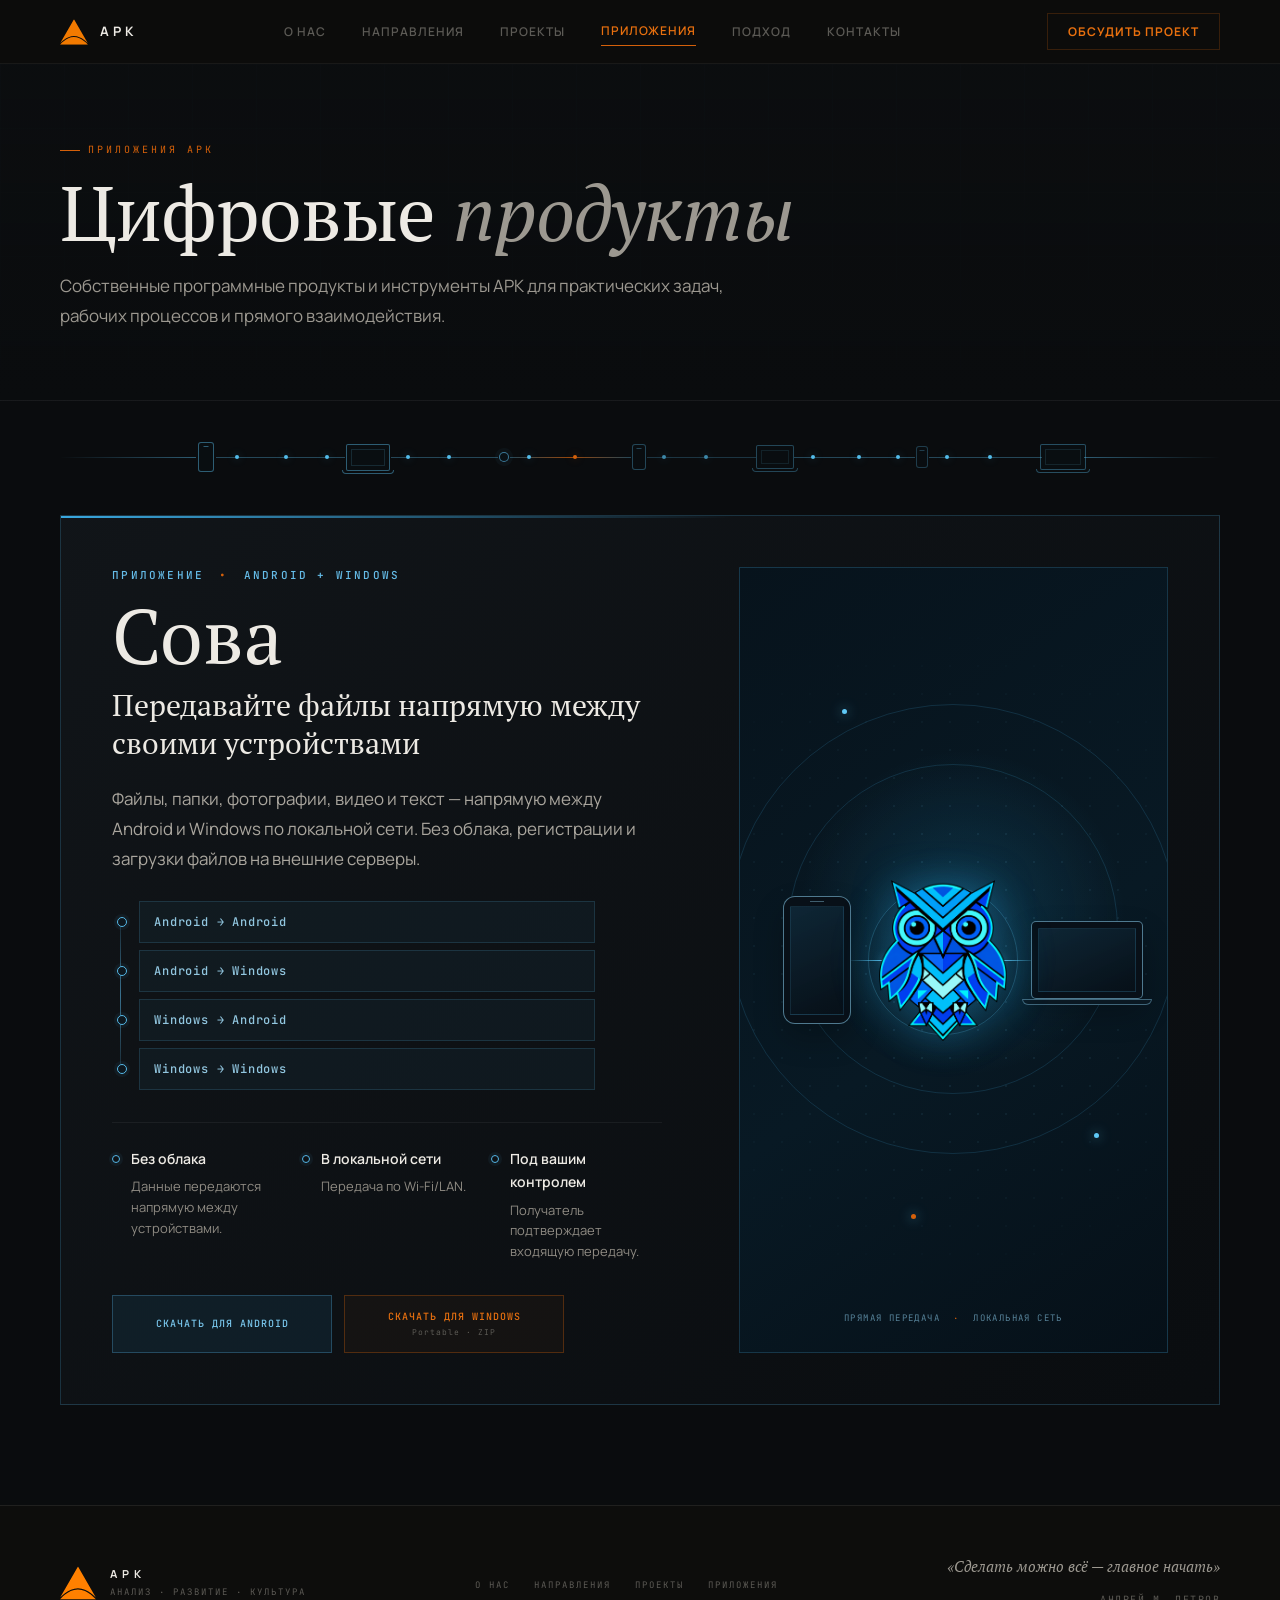
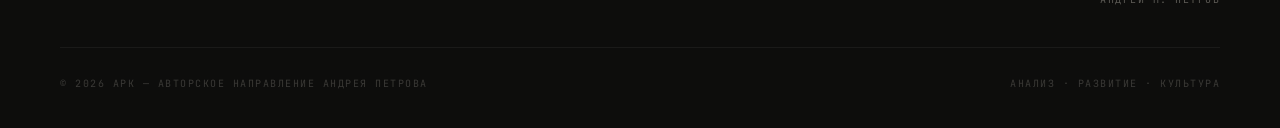
==== commit 1f924a38: "Polish Sova apps page and add roadmap" ====
--- a/apps/index.html
+++ b/apps/index.html
@@ -66,10 +66,16 @@
     <span class="bridge-device bridge-phone"></span>
     <span class="bridge-link"><i></i><i></i><i></i></span>
     <span class="bridge-device bridge-laptop"><i></i></span>
+    <span class="bridge-link bridge-link-mid"><i></i><i></i></span>
+    <span class="bridge-hub"></span>
     <span class="bridge-link bridge-link-accent"><i></i><i></i></span>
     <span class="bridge-device bridge-phone bridge-phone-small"></span>
     <span class="bridge-link bridge-link-short"><i></i><i></i></span>
     <span class="bridge-device bridge-laptop bridge-laptop-small"><i></i></span>
+    <span class="bridge-link bridge-link-tail"><i></i><i></i><i></i></span>
+    <span class="bridge-device bridge-phone bridge-phone-tiny"></span>
+    <span class="bridge-link bridge-link-final"><i></i><i></i></span>
+    <span class="bridge-device bridge-laptop bridge-laptop-wide"><i></i></span>
     <span class="bridge-line bridge-line-right"></span>
   </div>
 
@@ -128,10 +134,9 @@
       </div>
 
       <div class="sova-actions">
-        <!-- Future RuStore download target -->
+        <!-- Future Android download target -->
         <span class="sova-cta sova-cta-android">
           <strong>Скачать для Android</strong>
-          <small>RuStore</small>
         </span>
         <!-- Future Windows ZIP download target -->
         <span class="sova-cta sova-cta-windows">
--- a/assets/css/pages/apps.css
+++ b/assets/css/pages/apps.css
@@ -30,7 +30,7 @@
   height:64px;
   margin:24px auto 0;
   display:grid;
-  grid-template-columns:minmax(34px,1fr) 22px minmax(84px,1.25fr) 48px minmax(70px,1fr) 18px minmax(62px,0.86fr) 42px minmax(34px,1fr);
+  grid-template-columns:minmax(24px,0.7fr) 20px minmax(36px,0.66fr) 46px minmax(30px,0.55fr) 12px minmax(34px,0.62fr) 16px minmax(30px,0.56fr) 38px minmax(34px,0.62fr) 14px minmax(32px,0.58fr) 42px minmax(24px,0.7fr);
   align-items:center;
   position:relative;
   overflow:hidden;
@@ -49,11 +49,14 @@
 .bridge-phone{width:16px;height:30px;border-radius:3px}
 .bridge-phone::before{content:'';position:absolute;top:3px;left:50%;width:5px;height:1px;background:currentColor;transform:translateX(-50%)}
 .bridge-phone-small{width:14px;height:26px;opacity:0.72}
+.bridge-phone-tiny{width:12px;height:22px;opacity:0.6}
 .bridge-laptop{width:44px;height:27px;border-radius:2px}
 .bridge-laptop::after{content:'';position:absolute;left:-5px;right:-5px;bottom:-4px;height:3px;border:1px solid currentColor;border-top:0;border-radius:0 0 4px 4px}
 .bridge-laptop i{position:absolute;inset:4px;border:1px solid rgba(88,185,231,0.16)}
 .bridge-laptop-small{width:38px;height:24px;opacity:0.72}
+.bridge-laptop-wide{width:46px;height:26px;opacity:0.82}
 .bridge-link-short{opacity:0.7}
+.bridge-hub{width:10px;height:10px;justify-self:center;border:1px solid rgba(88,185,231,0.62);border-radius:50%;background:#0a1116;box-shadow:0 0 0 4px rgba(83,188,234,0.045)}
 
 .apps-products{padding:26px 60px 100px;background:#0a0c0e}
 .sova-product{
@@ -88,17 +91,6 @@
   height:2px;
   background:linear-gradient(90deg,#39a8df,rgba(57,168,223,0));
 }
-.sova-product::after{
-  content:'';
-  position:absolute;
-  width:480px;
-  height:480px;
-  left:-240px;
-  bottom:-360px;
-  border:1px solid rgba(212,96,10,0.16);
-  border-radius:50%;
-  pointer-events:none;
-}
 .sova-marker{
   grid-area:marker;
   margin-bottom:14px;
@@ -135,7 +127,7 @@
   margin-bottom:28px;
   font-size:17px;
   line-height:1.75;
-  color:var(--text2);
+  color:#aaa69e;
 }
 .sova-routes{
   grid-area:routes;
@@ -183,7 +175,7 @@
   box-shadow:0 0 0 3px rgba(84,183,232,0.06);
 }
 .sova-benefit strong{display:block;margin-bottom:6px;font-size:14px;font-weight:600;color:var(--text)}
-.sova-benefit p{font-size:13px;line-height:1.58;color:var(--text3)}
+.sova-benefit p{font-size:13px;line-height:1.58;color:#8f8b83}
 .sova-actions{grid-area:actions;display:grid;grid-template-columns:repeat(2,minmax(0,220px));gap:12px;margin-top:34px}
 .sova-cta{
   min-height:58px;
@@ -289,9 +281,15 @@
   .apps-page-desc{font-size:15px;line-height:1.7}
   .apps-network-bridge{width:calc(100% - 40px);height:54px;margin-top:18px;grid-template-columns:minmax(28px,1fr) 18px minmax(70px,1.2fr) 40px minmax(28px,1fr)}
   .apps-network-bridge .bridge-link-accent,
+  .apps-network-bridge .bridge-link-mid,
+  .apps-network-bridge .bridge-hub,
   .apps-network-bridge .bridge-phone-small,
   .apps-network-bridge .bridge-link-short,
-  .apps-network-bridge .bridge-laptop-small{display:none}
+  .apps-network-bridge .bridge-laptop-small,
+  .apps-network-bridge .bridge-link-tail,
+  .apps-network-bridge .bridge-phone-tiny,
+  .apps-network-bridge .bridge-link-final,
+  .apps-network-bridge .bridge-laptop-wide{display:none}
   .apps-products{padding:20px 20px 60px}
   .sova-product{padding:26px 20px}
   .sova-marker{font-size:10px;letter-spacing:1.4px}
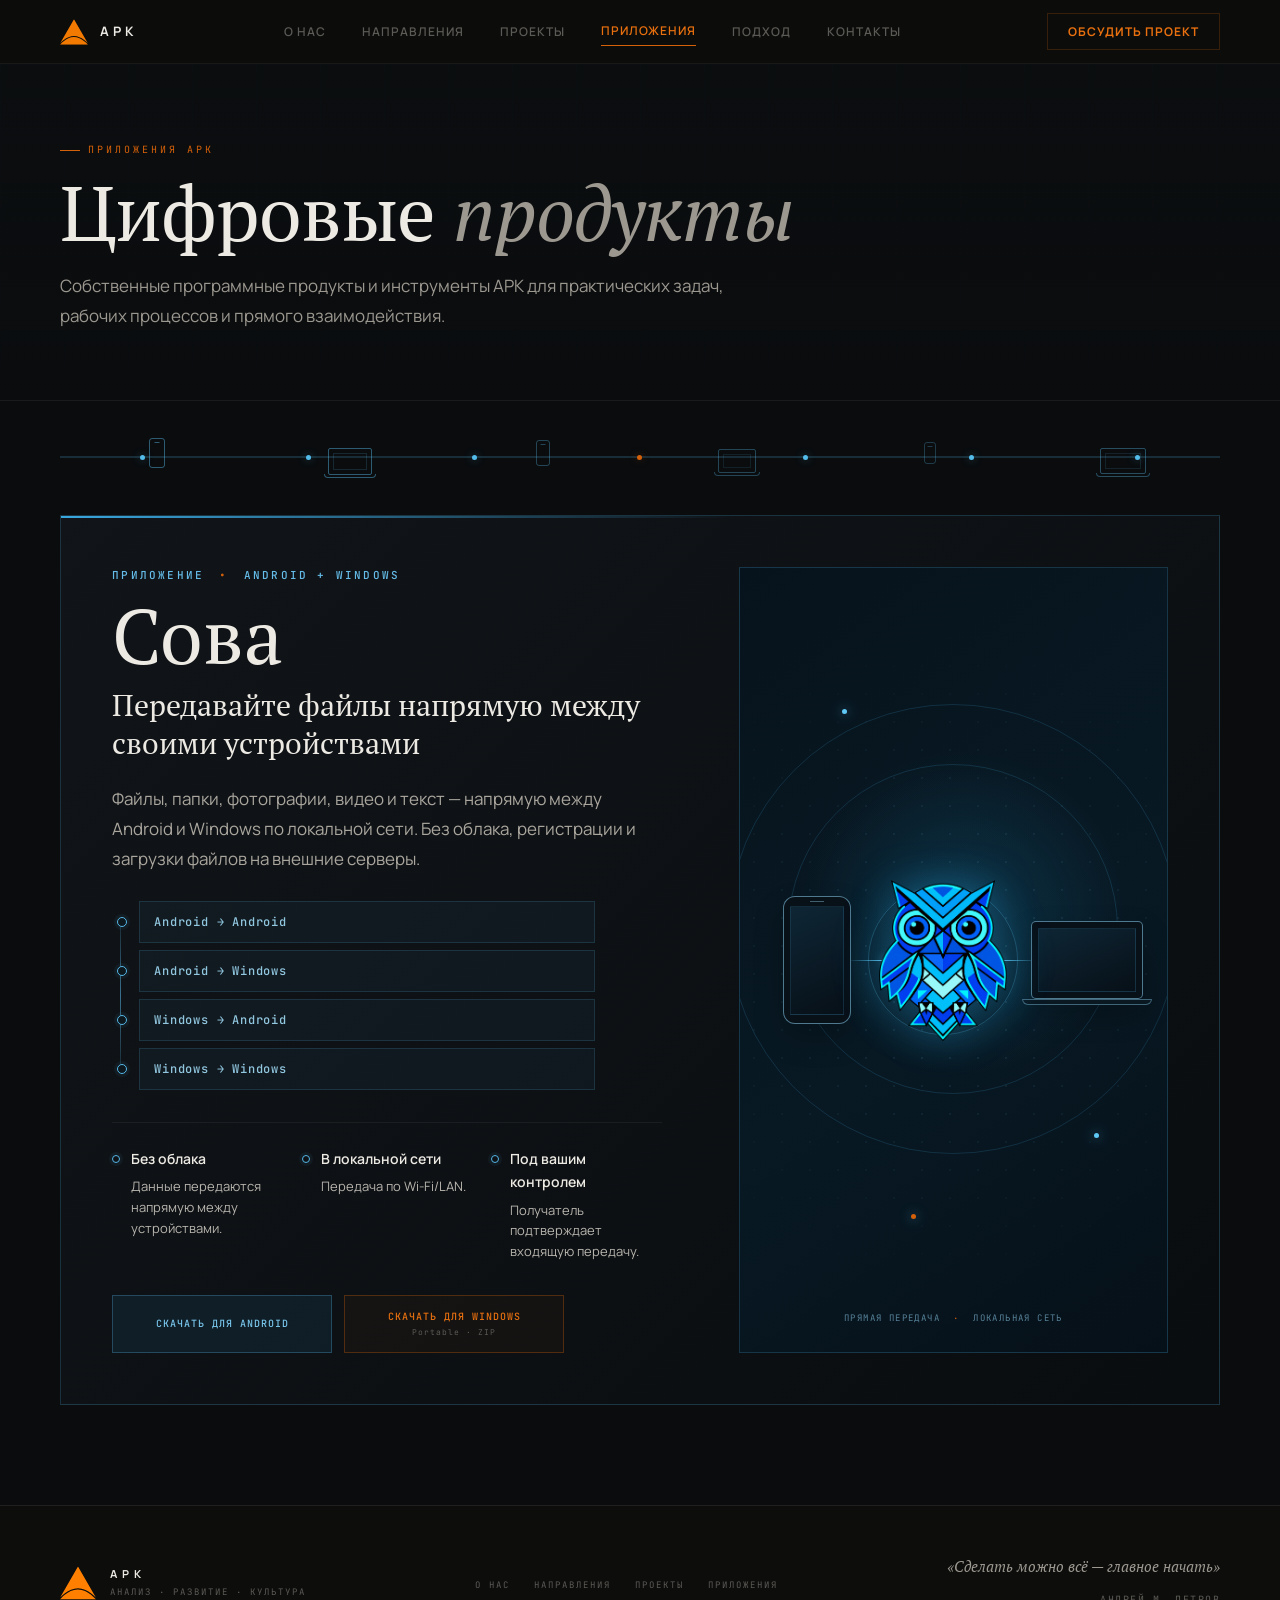
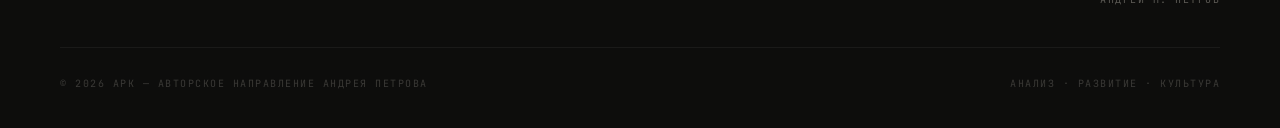
==== commit b59cac7f: "Refine apps page layout" ====
--- a/apps/index.html
+++ b/apps/index.html
@@ -17,7 +17,7 @@
 <link rel="stylesheet" href="../assets/css/sections/footer.css">
 <link rel="stylesheet" href="../assets/css/components/animations.css">
 <link rel="stylesheet" href="../assets/css/components/scroll.css">
-<link rel="stylesheet" href="../assets/css/pages/apps.css">
+<link rel="stylesheet" href="../assets/css/pages/apps.css?v=20260901-2">
 </head>
 <body class="apps-page">
 
@@ -62,21 +62,13 @@
   </section>
 
   <div class="apps-network-bridge" aria-hidden="true">
-    <span class="bridge-line bridge-line-left"></span>
-    <span class="bridge-device bridge-phone"></span>
-    <span class="bridge-link"><i></i><i></i><i></i></span>
-    <span class="bridge-device bridge-laptop"><i></i></span>
-    <span class="bridge-link bridge-link-mid"><i></i><i></i></span>
-    <span class="bridge-hub"></span>
-    <span class="bridge-link bridge-link-accent"><i></i><i></i></span>
-    <span class="bridge-device bridge-phone bridge-phone-small"></span>
-    <span class="bridge-link bridge-link-short"><i></i><i></i></span>
-    <span class="bridge-device bridge-laptop bridge-laptop-small"><i></i></span>
-    <span class="bridge-link bridge-link-tail"><i></i><i></i><i></i></span>
-    <span class="bridge-device bridge-phone bridge-phone-tiny"></span>
-    <span class="bridge-link bridge-link-final"><i></i><i></i></span>
-    <span class="bridge-device bridge-laptop bridge-laptop-wide"><i></i></span>
-    <span class="bridge-line bridge-line-right"></span>
+    <span class="bridge-device bridge-phone bridge-axis-up"></span>
+    <span class="bridge-device bridge-laptop bridge-axis-down"><i></i></span>
+    <span class="bridge-device bridge-phone bridge-phone-small bridge-axis-up"></span>
+    <span class="bridge-device bridge-laptop bridge-laptop-small bridge-axis-down"><i></i></span>
+    <span class="bridge-device bridge-phone bridge-phone-tiny bridge-axis-up"></span>
+    <span class="bridge-device bridge-laptop bridge-laptop-wide bridge-axis-down"><i></i></span>
+    <span class="bridge-points"><i></i><i></i><i></i><i></i><i></i><i></i><i></i></span>
   </div>
 
   <section class="apps-products" aria-label="Приложения АРК">
--- a/assets/css/pages/apps.css
+++ b/assets/css/pages/apps.css
@@ -30,22 +30,14 @@
   height:64px;
   margin:24px auto 0;
   display:grid;
-  grid-template-columns:minmax(24px,0.7fr) 20px minmax(36px,0.66fr) 46px minmax(30px,0.55fr) 12px minmax(34px,0.62fr) 16px minmax(30px,0.56fr) 38px minmax(34px,0.62fr) 14px minmax(32px,0.58fr) 42px minmax(24px,0.7fr);
+  grid-template-columns:repeat(6,minmax(0,1fr));
   align-items:center;
   position:relative;
   overflow:hidden;
   color:rgba(88,185,231,0.46);
 }
-.bridge-line,.bridge-link{height:1px;position:relative;background:linear-gradient(90deg,transparent,currentColor)}
-.bridge-line-right{background:linear-gradient(90deg,currentColor,transparent)}
-.bridge-link{background:rgba(88,185,231,0.34)}
-.bridge-link i{position:absolute;top:50%;width:4px;height:4px;border-radius:50%;background:#53bcea;box-shadow:0 0 8px rgba(83,188,234,0.4);transform:translate(-50%,-50%)}
-.bridge-link i:nth-child(1){left:16%}
-.bridge-link i:nth-child(2){left:54%}
-.bridge-link i:nth-child(3){left:86%}
-.bridge-link-accent{background:linear-gradient(90deg,rgba(88,185,231,0.34),rgba(212,96,10,0.7),rgba(88,185,231,0.34))}
-.bridge-link-accent i:nth-child(2){background:var(--accent);box-shadow:0 0 8px rgba(212,96,10,0.38)}
-.bridge-device{position:relative;justify-self:center;border:1px solid currentColor;background:rgba(30,120,166,0.025)}
+.apps-network-bridge::before{content:'';position:absolute;left:0;right:0;top:50%;height:1px;background:rgba(88,185,231,0.38);transform:translateY(-50%)}
+.bridge-device{position:relative;z-index:2;justify-self:center;border:1px solid currentColor;background:transparent}
 .bridge-phone{width:16px;height:30px;border-radius:3px}
 .bridge-phone::before{content:'';position:absolute;top:3px;left:50%;width:5px;height:1px;background:currentColor;transform:translateX(-50%)}
 .bridge-phone-small{width:14px;height:26px;opacity:0.72}
@@ -55,8 +47,11 @@
 .bridge-laptop i{position:absolute;inset:4px;border:1px solid rgba(88,185,231,0.16)}
 .bridge-laptop-small{width:38px;height:24px;opacity:0.72}
 .bridge-laptop-wide{width:46px;height:26px;opacity:0.82}
-.bridge-link-short{opacity:0.7}
-.bridge-hub{width:10px;height:10px;justify-self:center;border:1px solid rgba(88,185,231,0.62);border-radius:50%;background:#0a1116;box-shadow:0 0 0 4px rgba(83,188,234,0.045)}
+.bridge-axis-up{transform:translateY(-4px)}
+.bridge-axis-down{transform:translateY(4px)}
+.bridge-points{position:absolute;inset:0;display:grid;grid-template-columns:repeat(7,minmax(0,1fr));align-items:center;pointer-events:none}
+.bridge-points i{width:5px;height:5px;justify-self:center;border-radius:50%;background:#53bcea;box-shadow:0 0 8px rgba(83,188,234,0.42)}
+.bridge-points i:nth-child(4){background:var(--accent);box-shadow:0 0 8px rgba(212,96,10,0.38)}
 
 .apps-products{padding:26px 60px 100px;background:#0a0c0e}
 .sova-product{
@@ -91,6 +86,7 @@
   height:2px;
   background:linear-gradient(90deg,#39a8df,rgba(57,168,223,0));
 }
+.sova-product::after{content:none!important;display:none!important;border:0!important;background:none!important}
 .sova-marker{
   grid-area:marker;
   margin-bottom:14px;
@@ -164,7 +160,7 @@
   padding-top:24px;
   border-top:1px solid var(--border);
 }
-.sova-benefit{display:flex;gap:11px;align-items:flex-start;min-width:0}
+.sova-benefit{min-width:0;display:grid;grid-template-columns:8px minmax(0,1fr);gap:11px;align-items:start}
 .sova-benefit-mark{
   width:8px;
   height:8px;
@@ -175,7 +171,7 @@
   box-shadow:0 0 0 3px rgba(84,183,232,0.06);
 }
 .sova-benefit strong{display:block;margin-bottom:6px;font-size:14px;font-weight:600;color:var(--text)}
-.sova-benefit p{font-size:13px;line-height:1.58;color:#8f8b83}
+.sova-benefit p{font-size:13px;line-height:1.58;color:#b8b5ae}
 .sova-actions{grid-area:actions;display:grid;grid-template-columns:repeat(2,minmax(0,220px));gap:12px;margin-top:34px}
 .sova-cta{
   min-height:58px;
@@ -251,7 +247,6 @@
   .apps-network-bridge{width:calc(100% - 88px)}
   .apps-products{padding:24px 44px 84px}
   .sova-product{grid-template-columns:minmax(0,1fr) minmax(340px,0.82fr);column-gap:42px;padding:38px}
-  .sova-benefits{grid-template-columns:1fr;gap:14px}
   .sova-visual{min-height:570px}
 }
 
@@ -279,17 +274,15 @@
   .apps-intro{padding:104px 20px 46px}
   .apps-page-title{font-size:clamp(42px,13vw,58px)}
   .apps-page-desc{font-size:15px;line-height:1.7}
-  .apps-network-bridge{width:calc(100% - 40px);height:54px;margin-top:18px;grid-template-columns:minmax(28px,1fr) 18px minmax(70px,1.2fr) 40px minmax(28px,1fr)}
-  .apps-network-bridge .bridge-link-accent,
-  .apps-network-bridge .bridge-link-mid,
-  .apps-network-bridge .bridge-hub,
+  .apps-network-bridge{width:calc(100% - 40px);height:54px;margin-top:18px;grid-template-columns:repeat(2,minmax(0,1fr))}
   .apps-network-bridge .bridge-phone-small,
-  .apps-network-bridge .bridge-link-short,
   .apps-network-bridge .bridge-laptop-small,
-  .apps-network-bridge .bridge-link-tail,
   .apps-network-bridge .bridge-phone-tiny,
-  .apps-network-bridge .bridge-link-final,
   .apps-network-bridge .bridge-laptop-wide{display:none}
+  .bridge-axis-up{transform:translateY(-3px)}
+  .bridge-axis-down{transform:translateY(3px)}
+  .bridge-points{grid-template-columns:repeat(3,minmax(0,1fr))}
+  .bridge-points i:nth-child(n+4){display:none}
   .apps-products{padding:20px 20px 60px}
   .sova-product{padding:26px 20px}
   .sova-marker{font-size:10px;letter-spacing:1.4px}
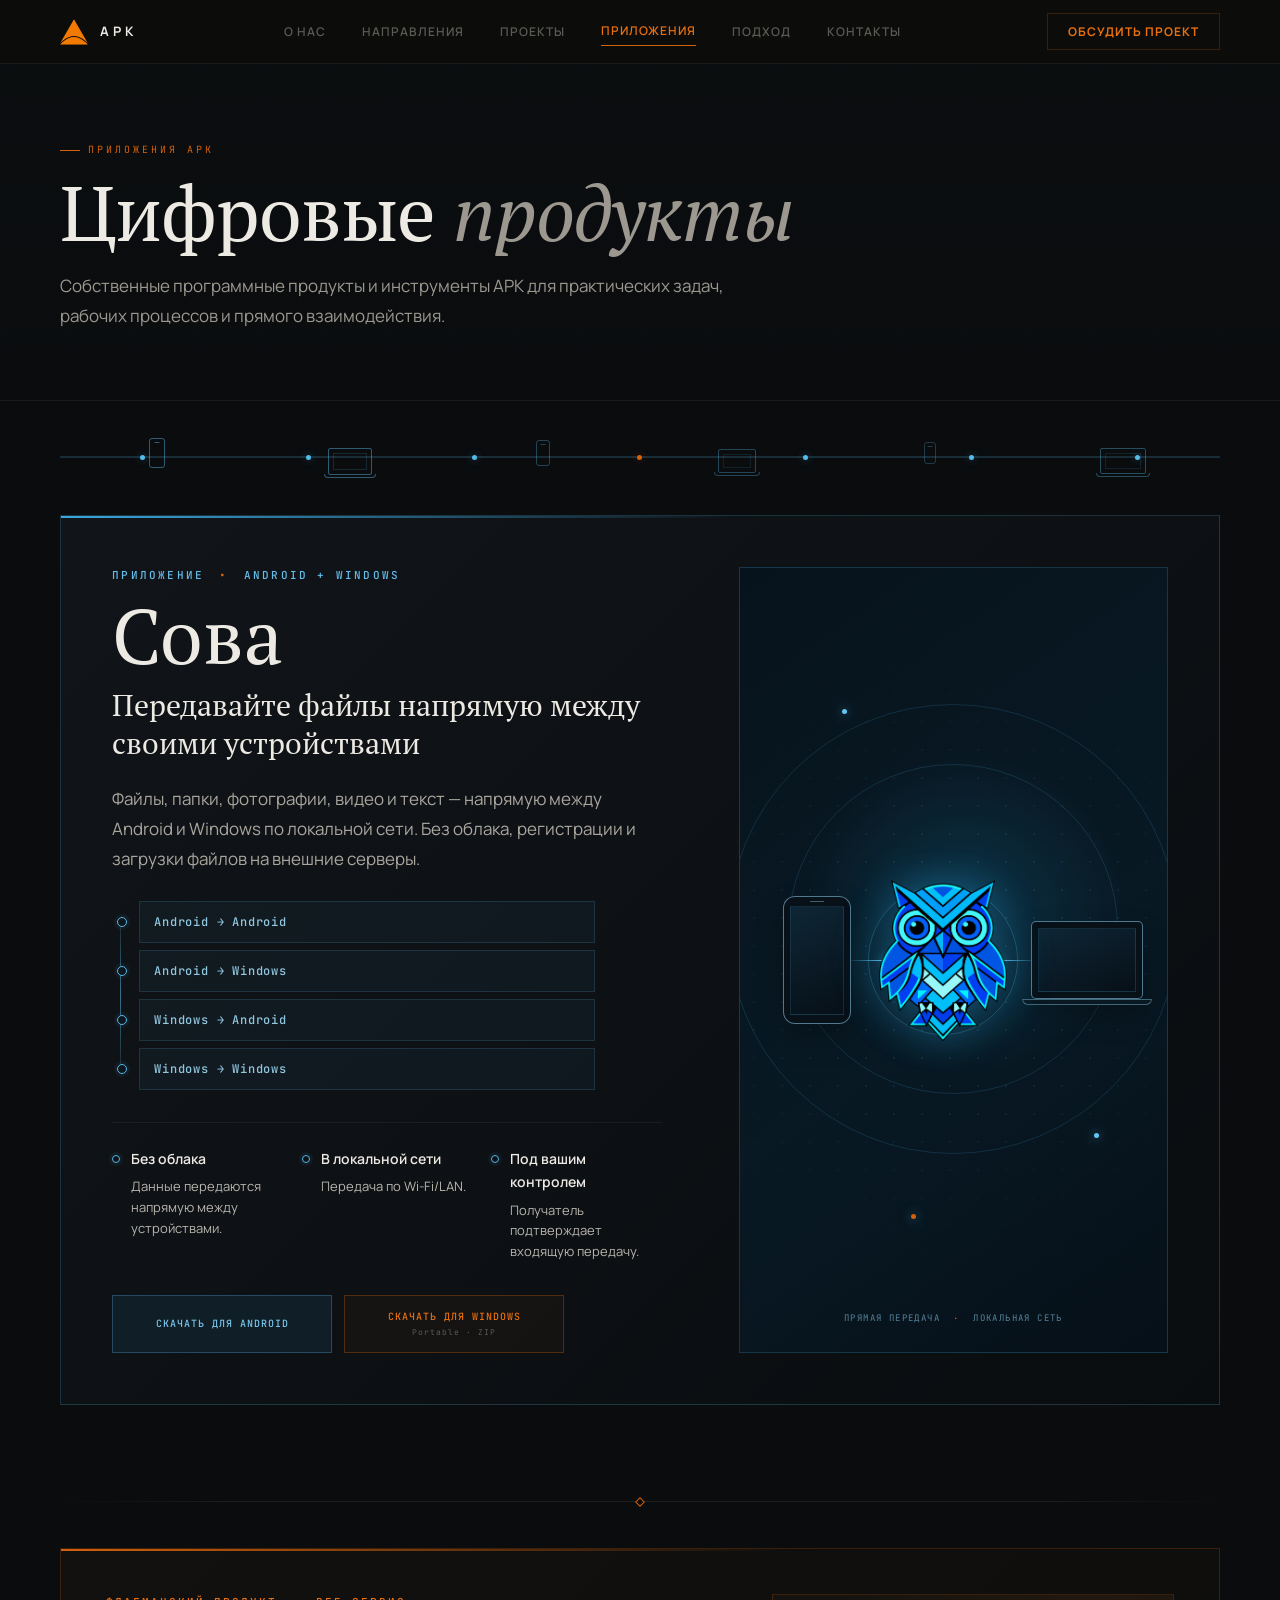
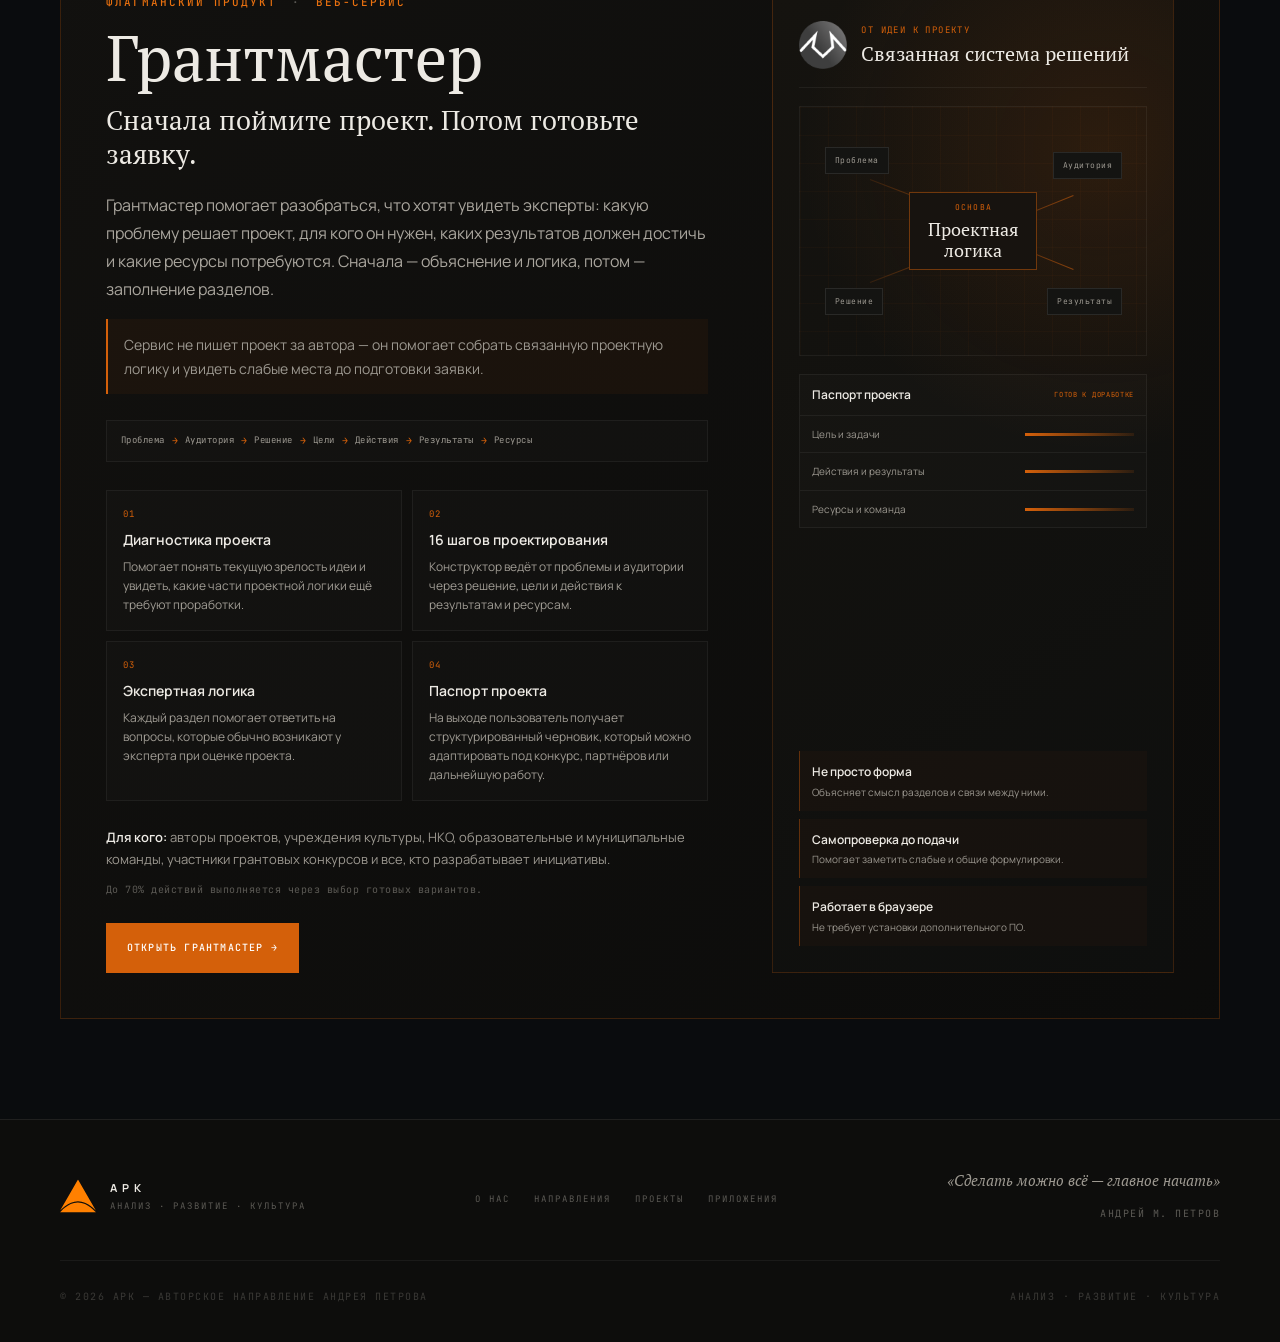
==== commit 268e3485: "Add Grantmaster to apps page" ====
--- a/apps/index.html
+++ b/apps/index.html
@@ -17,7 +17,7 @@
 <link rel="stylesheet" href="../assets/css/sections/footer.css">
 <link rel="stylesheet" href="../assets/css/components/animations.css">
 <link rel="stylesheet" href="../assets/css/components/scroll.css">
-<link rel="stylesheet" href="../assets/css/pages/apps.css?v=20260901-2">
+<link rel="stylesheet" href="../assets/css/pages/apps.css?v=20260901-3">
 </head>
 <body class="apps-page">
 
@@ -137,6 +137,75 @@
         </span>
       </div>
     </article>
+
+    <div class="apps-product-divider" aria-hidden="true"><span></span></div>
+
+    <article class="apps-grantmaster reveal" id="grantmaster">
+      <div class="apps-grantmaster-content">
+        <div class="apps-grantmaster-marker">Флагманский продукт <span>·</span> Веб-сервис</div>
+        <h2 class="apps-grantmaster-title">Грантмастер</h2>
+        <p class="apps-grantmaster-tagline">Сначала поймите проект. Потом готовьте заявку.</p>
+        <p class="apps-grantmaster-description">Грантмастер помогает разобраться, что хотят увидеть эксперты: какую проблему решает проект, для кого он нужен, каких результатов должен достичь и какие ресурсы потребуются. Сначала — объяснение и логика, потом — заполнение разделов.</p>
+        <p class="apps-grantmaster-principle">Сервис не пишет проект за автора — он помогает собрать связанную проектную логику и увидеть слабые места до подготовки заявки.</p>
+
+        <div class="apps-grantmaster-logic" aria-label="Связанная проектная логика">
+          <span>Проблема</span><i>→</i><span>Аудитория</span><i>→</i><span>Решение</span><i>→</i><span>Цели</span><i>→</i><span>Действия</span><i>→</i><span>Результаты</span><i>→</i><span>Ресурсы</span>
+        </div>
+
+        <div class="apps-grantmaster-features">
+          <div class="apps-grantmaster-feature">
+            <span class="apps-grantmaster-feature-num">01</span>
+            <h3>Диагностика проекта</h3>
+            <p>Помогает понять текущую зрелость идеи и увидеть, какие части проектной логики ещё требуют проработки.</p>
+          </div>
+          <div class="apps-grantmaster-feature">
+            <span class="apps-grantmaster-feature-num">02</span>
+            <h3>16 шагов проектирования</h3>
+            <p>Конструктор ведёт от проблемы и аудитории через решение, цели и действия к результатам и ресурсам.</p>
+          </div>
+          <div class="apps-grantmaster-feature">
+            <span class="apps-grantmaster-feature-num">03</span>
+            <h3>Экспертная логика</h3>
+            <p>Каждый раздел помогает ответить на вопросы, которые обычно возникают у эксперта при оценке проекта.</p>
+          </div>
+          <div class="apps-grantmaster-feature">
+            <span class="apps-grantmaster-feature-num">04</span>
+            <h3>Паспорт проекта</h3>
+            <p>На выходе пользователь получает структурированный черновик, который можно адаптировать под конкурс, партнёров или дальнейшую работу.</p>
+          </div>
+        </div>
+
+        <p class="apps-grantmaster-audience"><strong>Для кого:</strong> авторы проектов, учреждения культуры, НКО, образовательные и муниципальные команды, участники грантовых конкурсов и все, кто разрабатывает инициативы.</p>
+        <div class="apps-grantmaster-choice-note">До 70% действий выполняется через выбор готовых вариантов.</div>
+        <a class="apps-grantmaster-cta" href="https://грант-мастер.рф/" target="_blank" rel="noopener noreferrer">Открыть Грантмастер →</a>
+      </div>
+
+      <div class="apps-grantmaster-visual" aria-label="Схема проектной логики Грантмастера">
+        <div class="apps-grantmaster-visual-head">
+          <img src="../Грантмастер_Logo_64.png" alt="Лого Грантмастера" width="64" height="64">
+          <div><span>От идеи к проекту</span><strong>Связанная система решений</strong></div>
+        </div>
+        <div class="apps-grantmaster-map" aria-hidden="true">
+          <div class="apps-grantmaster-map-core"><small>Основа</small><strong>Проектная<br>логика</strong></div>
+          <span class="gm-node gm-node-one">Проблема</span>
+          <span class="gm-node gm-node-two">Аудитория</span>
+          <span class="gm-node gm-node-three">Решение</span>
+          <span class="gm-node gm-node-four">Результаты</span>
+          <i class="gm-line gm-line-one"></i><i class="gm-line gm-line-two"></i><i class="gm-line gm-line-three"></i><i class="gm-line gm-line-four"></i>
+        </div>
+        <div class="apps-grantmaster-document">
+          <div class="apps-grantmaster-document-head"><span>Паспорт проекта</span><i>Готов к доработке</i></div>
+          <div class="apps-grantmaster-document-row"><span>Цель и задачи</span><i></i></div>
+          <div class="apps-grantmaster-document-row"><span>Действия и результаты</span><i></i></div>
+          <div class="apps-grantmaster-document-row"><span>Ресурсы и команда</span><i></i></div>
+        </div>
+        <div class="apps-grantmaster-benefits">
+          <div><strong>Не просто форма</strong><span>Объясняет смысл разделов и связи между ними.</span></div>
+          <div><strong>Самопроверка до подачи</strong><span>Помогает заметить слабые и общие формулировки.</span></div>
+          <div><strong>Работает в браузере</strong><span>Не требует установки дополнительного ПО.</span></div>
+        </div>
+      </div>
+    </article>
   </section>
 </main>
 
--- a/assets/css/pages/apps.css
+++ b/assets/css/pages/apps.css
@@ -242,12 +242,76 @@
 .sova-visual-caption{position:absolute;left:50%;bottom:26px;transform:translateX(-50%);white-space:nowrap;font-family:'JetBrains Mono',monospace;font-size:9px;letter-spacing:1.4px;text-transform:uppercase;color:rgba(135,199,229,0.62)}
 .sova-visual-caption span{margin:0 7px;color:var(--accent)}
 
+.apps-product-divider{height:1px;max-width:1500px;margin:96px auto 46px;position:relative;background:linear-gradient(90deg,transparent,var(--line) 16%,var(--line) 84%,transparent)}
+.apps-product-divider span{position:absolute;left:50%;top:50%;width:7px;height:7px;border:1px solid var(--accent);background:#0a0c0e;transform:translate(-50%,-50%) rotate(45deg)}
+.apps-grantmaster{
+  max-width:1500px;
+  margin:0 auto;
+  padding:clamp(34px,3.5vw,54px);
+  display:grid;
+  grid-template-columns:minmax(0,1.2fr) minmax(360px,0.8fr);
+  gap:clamp(42px,5vw,78px);
+  align-items:stretch;
+  position:relative;
+  overflow:hidden;
+  scroll-margin-top:88px;
+  border:1px solid var(--accent-border);
+  background:linear-gradient(135deg,rgba(18,17,15,0.99),rgba(12,12,11,0.99));
+}
+.apps-grantmaster::before{content:'';position:absolute;left:0;top:0;width:62%;height:2px;background:linear-gradient(90deg,var(--accent),rgba(212,96,10,0))}
+.apps-grantmaster-content{min-width:0}
+.apps-grantmaster-marker{margin-bottom:14px;font-family:'JetBrains Mono',monospace;font-size:11px;font-weight:500;line-height:1.5;letter-spacing:2px;text-transform:uppercase;color:var(--accent-hi)}
+.apps-grantmaster-marker span{margin:0 6px;color:var(--text3)}
+.apps-grantmaster-title{margin-bottom:14px;font-family:'PT Serif',serif;font-size:clamp(48px,5vw,74px);font-weight:400;line-height:1;color:var(--text)}
+.apps-grantmaster-tagline{max-width:700px;margin-bottom:20px;font-family:'PT Serif',serif;font-size:clamp(24px,2.1vw,32px);line-height:1.28;color:var(--text)}
+.apps-grantmaster-description{max-width:750px;margin-bottom:16px;font-size:16px;line-height:1.75;color:#aaa69e}
+.apps-grantmaster-principle{max-width:750px;margin-bottom:26px;padding:14px 16px;border-left:2px solid var(--accent);background:rgba(212,96,10,0.055);font-size:14px;line-height:1.65;color:var(--text2)}
+.apps-grantmaster-logic{display:flex;align-items:center;flex-wrap:wrap;gap:7px;margin-bottom:28px;padding:12px 14px;border:1px solid var(--border);background:rgba(255,255,255,0.012)}
+.apps-grantmaster-logic span{font-family:'JetBrains Mono',monospace;font-size:9px;letter-spacing:0.5px;color:var(--text2)}
+.apps-grantmaster-logic i{font-family:'JetBrains Mono',monospace;font-size:10px;font-style:normal;color:var(--accent)}
+.apps-grantmaster-features{display:grid;grid-template-columns:repeat(2,minmax(0,1fr));gap:10px;margin-bottom:26px}
+.apps-grantmaster-feature{min-width:0;padding:16px;border:1px solid var(--border);background:rgba(255,255,255,0.012)}
+.apps-grantmaster-feature-num{display:block;margin-bottom:8px;font-family:'JetBrains Mono',monospace;font-size:9px;letter-spacing:1.2px;color:var(--accent)}
+.apps-grantmaster-feature h3{margin-bottom:7px;font-size:14px;font-weight:600;line-height:1.4;color:var(--text)}
+.apps-grantmaster-feature p{font-size:12px;line-height:1.6;color:#a09c94}
+.apps-grantmaster-audience{max-width:740px;margin-bottom:12px;font-size:13px;line-height:1.65;color:var(--text2)}
+.apps-grantmaster-audience strong{color:var(--text);font-weight:600}
+.apps-grantmaster-choice-note{margin-bottom:26px;font-family:'JetBrains Mono',monospace;font-size:10px;line-height:1.5;letter-spacing:0.5px;color:var(--text3)}
+.apps-grantmaster-cta{min-height:50px;padding:13px 20px;display:inline-flex;align-items:center;justify-content:center;border:1px solid var(--accent);background:var(--accent);font-family:'JetBrains Mono',monospace;font-size:10px;font-weight:500;line-height:1.4;letter-spacing:1.2px;text-transform:uppercase;text-decoration:none;color:#fff;transition:background 0.2s,border-color 0.2s}
+.apps-grantmaster-cta:hover{border-color:var(--accent-hi);background:var(--accent-hi)}
+
+.apps-grantmaster-visual{min-width:0;padding:26px;display:flex;flex-direction:column;border:1px solid rgba(212,96,10,0.2);background:radial-gradient(circle at 82% 16%,rgba(212,96,10,0.13),transparent 34%),linear-gradient(145deg,#15130f,#0e0f0e)}
+.apps-grantmaster-visual-head{display:flex;align-items:center;gap:14px;padding-bottom:18px;border-bottom:1px solid var(--border)}
+.apps-grantmaster-visual-head img{display:block;width:48px;height:48px;object-fit:contain}
+.apps-grantmaster-visual-head span{display:block;margin-bottom:3px;font-family:'JetBrains Mono',monospace;font-size:9px;letter-spacing:1.4px;text-transform:uppercase;color:var(--accent)}
+.apps-grantmaster-visual-head strong{display:block;font-family:'PT Serif',serif;font-size:20px;font-weight:400;line-height:1.3;color:var(--text)}
+.apps-grantmaster-map{height:250px;margin:18px 0;position:relative;overflow:hidden;border:1px solid var(--border);background:linear-gradient(rgba(212,96,10,0.035) 1px,transparent 1px),linear-gradient(90deg,rgba(212,96,10,0.035) 1px,transparent 1px);background-size:28px 28px}
+.apps-grantmaster-map-core{position:absolute;left:50%;top:50%;z-index:2;width:128px;height:78px;display:flex;flex-direction:column;align-items:center;justify-content:center;border:1px solid rgba(212,96,10,0.48);background:#17130f;transform:translate(-50%,-50%)}
+.apps-grantmaster-map-core small{font-family:'JetBrains Mono',monospace;font-size:8px;letter-spacing:1.2px;text-transform:uppercase;color:var(--accent)}
+.apps-grantmaster-map-core strong{margin-top:4px;text-align:center;font-family:'PT Serif',serif;font-size:18px;font-weight:400;line-height:1.18;color:var(--text)}
+.gm-node{position:absolute;z-index:2;padding:6px 9px;border:1px solid rgba(255,255,255,0.09);background:#141412;font-family:'JetBrains Mono',monospace;font-size:8px;letter-spacing:0.5px;color:var(--text2)}
+.gm-node-one{left:7%;top:16%}.gm-node-two{right:7%;top:18%}.gm-node-three{left:7%;bottom:16%}.gm-node-four{right:7%;bottom:16%}
+.gm-line{position:absolute;z-index:1;width:30%;height:1px;background:linear-gradient(90deg,rgba(212,96,10,0.15),rgba(212,96,10,0.55));transform-origin:left center}
+.gm-line-one{left:20%;top:29%;transform:rotate(21deg)}.gm-line-two{left:51%;top:51%;transform:rotate(-22deg)}.gm-line-three{left:20%;bottom:29%;transform:rotate(-21deg)}.gm-line-four{left:51%;bottom:50%;transform:rotate(22deg)}
+.apps-grantmaster-document{margin-bottom:18px;border:1px solid var(--border);background:rgba(255,255,255,0.012)}
+.apps-grantmaster-document-head,.apps-grantmaster-document-row{display:flex;align-items:center;justify-content:space-between;gap:12px;padding:10px 12px;border-bottom:1px solid var(--border)}
+.apps-grantmaster-document-row:last-child{border-bottom:0}
+.apps-grantmaster-document-head span{font-size:12px;font-weight:600;color:var(--text)}
+.apps-grantmaster-document-head i{font-family:'JetBrains Mono',monospace;font-size:7px;font-style:normal;letter-spacing:0.7px;text-transform:uppercase;color:var(--accent)}
+.apps-grantmaster-document-row span{font-size:10px;color:var(--text2)}
+.apps-grantmaster-document-row i{width:34%;height:3px;background:linear-gradient(90deg,var(--accent),rgba(212,96,10,0.12))}
+.apps-grantmaster-benefits{display:grid;grid-template-columns:1fr;gap:8px;margin-top:auto}
+.apps-grantmaster-benefits div{padding:11px 12px;border-left:1px solid rgba(212,96,10,0.4);background:rgba(212,96,10,0.035)}
+.apps-grantmaster-benefits strong{display:block;margin-bottom:3px;font-size:12px;font-weight:600;color:var(--text)}
+.apps-grantmaster-benefits span{display:block;font-size:10px;line-height:1.5;color:var(--text2)}
+
 @media(max-width:1200px){
   .apps-intro{padding:130px 44px 62px}
   .apps-network-bridge{width:calc(100% - 88px)}
   .apps-products{padding:24px 44px 84px}
   .sova-product{grid-template-columns:minmax(0,1fr) minmax(340px,0.82fr);column-gap:42px;padding:38px}
   .sova-visual{min-height:570px}
+  .apps-grantmaster{grid-template-columns:minmax(0,1.12fr) minmax(330px,0.88fr);gap:34px;padding:38px}
 }
 
 @media(max-width:900px){
@@ -261,6 +325,10 @@
   }
   .sova-visual{min-height:470px;margin:8px 0 30px}
   .sova-benefits{grid-template-columns:repeat(3,minmax(0,1fr));gap:16px}
+  .apps-product-divider{margin:76px auto 38px}
+  .apps-grantmaster{grid-template-columns:1fr;gap:30px;padding:34px}
+  .apps-grantmaster-visual{min-height:0}
+  .apps-grantmaster-map{height:280px}
 }
 
 @media(max-width:820px){
@@ -303,6 +371,26 @@
   .sova-benefits{grid-template-columns:1fr;gap:15px}
   .sova-actions{grid-template-columns:1fr}
   .sova-cta{width:100%;justify-content:flex-start}
+  .apps-product-divider{margin:60px auto 32px}
+  .apps-grantmaster{padding:26px 20px;gap:24px}
+  .apps-grantmaster-marker{font-size:9px;letter-spacing:1.3px}
+  .apps-grantmaster-title{font-size:44px}
+  .apps-grantmaster-tagline{font-size:24px}
+  .apps-grantmaster-description{font-size:15px;line-height:1.7}
+  .apps-grantmaster-principle{font-size:13px}
+  .apps-grantmaster-logic{display:grid;grid-template-columns:repeat(2,minmax(0,1fr));gap:7px}
+  .apps-grantmaster-logic span{padding:7px 8px;border:1px solid var(--border);font-size:9px}
+  .apps-grantmaster-logic i{display:none}
+  .apps-grantmaster-features{grid-template-columns:1fr}
+  .apps-grantmaster-feature p{font-size:13px}
+  .apps-grantmaster-cta{width:100%}
+  .apps-grantmaster-visual{padding:18px}
+  .apps-grantmaster-visual-head strong{font-size:18px}
+  .apps-grantmaster-map{height:230px}
+  .apps-grantmaster-map-core{width:112px;height:72px}
+  .gm-node{padding:5px 7px;font-size:7px}
+  .gm-node-one,.gm-node-three{left:4%}
+  .gm-node-two,.gm-node-four{right:4%}
   footer{padding:42px 20px 30px}
   .footer-top{display:block}
   .footer-logo-wrap{margin-bottom:20px}
